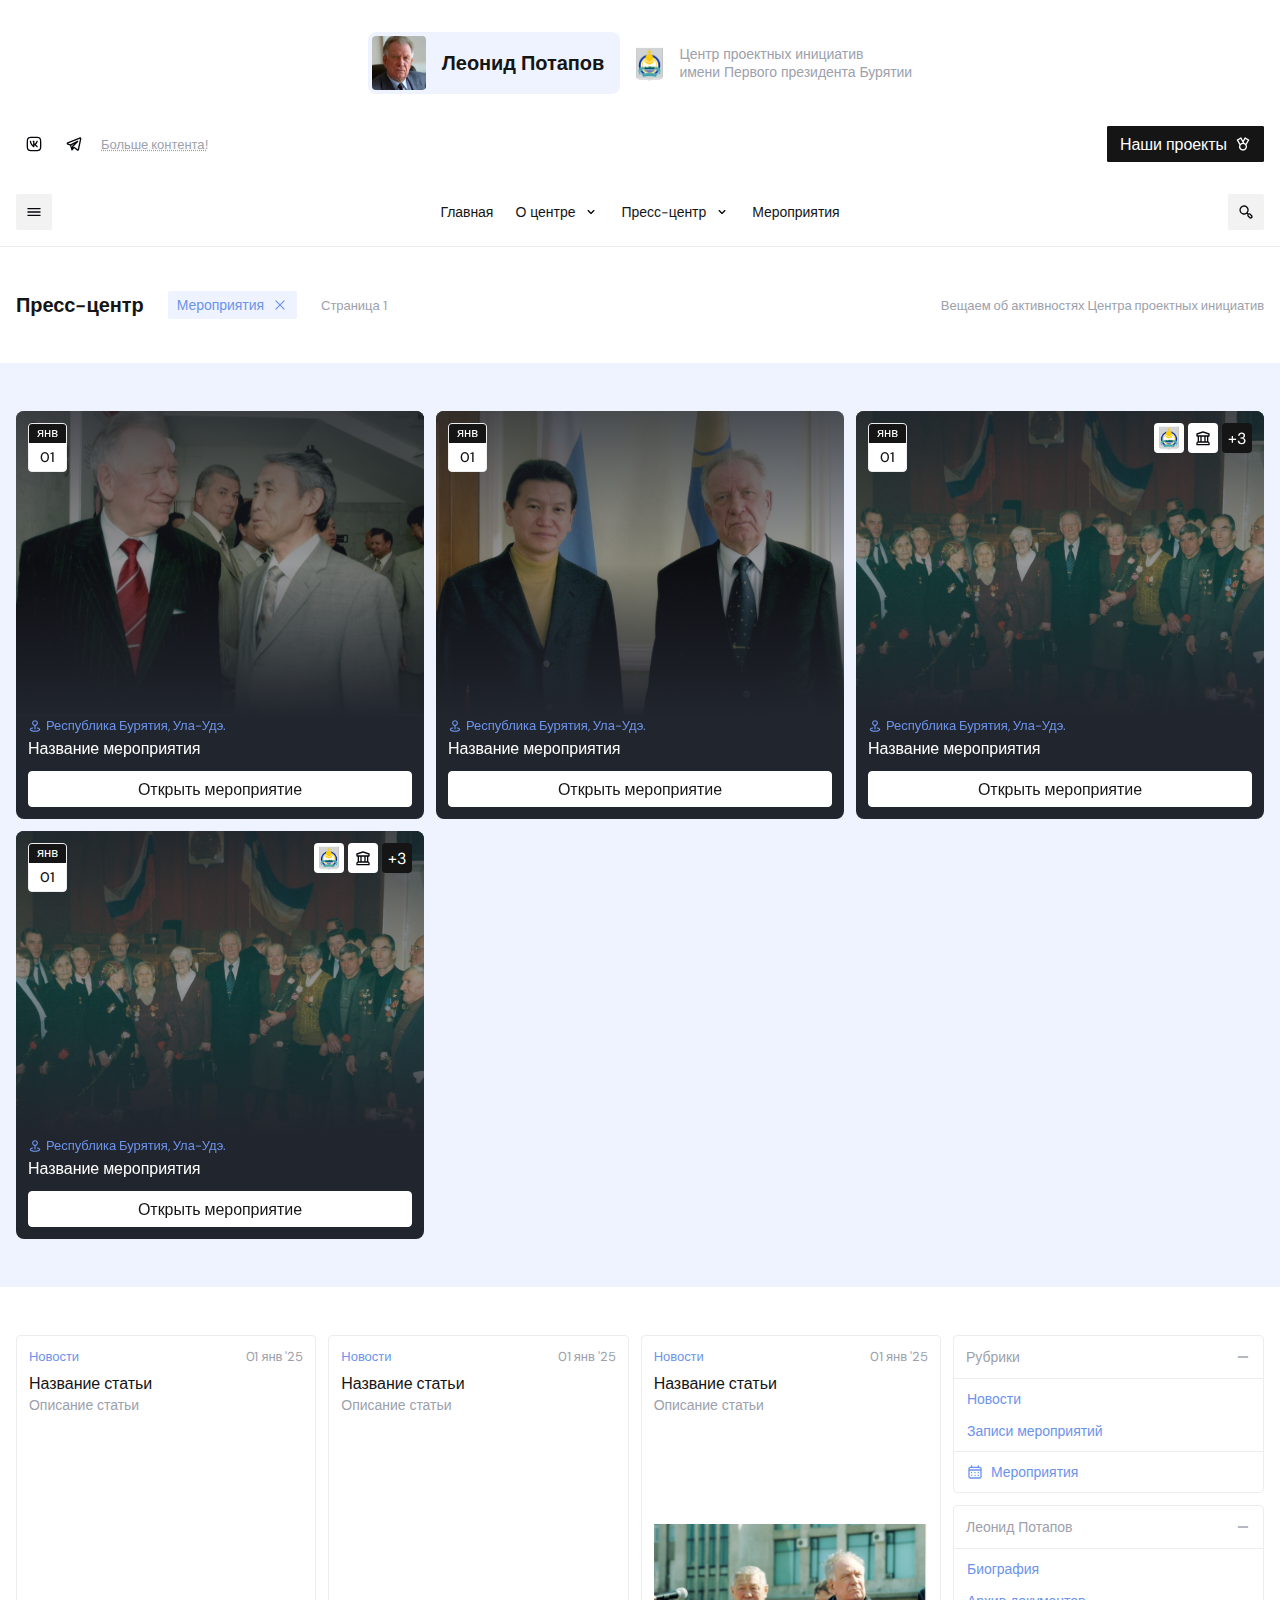
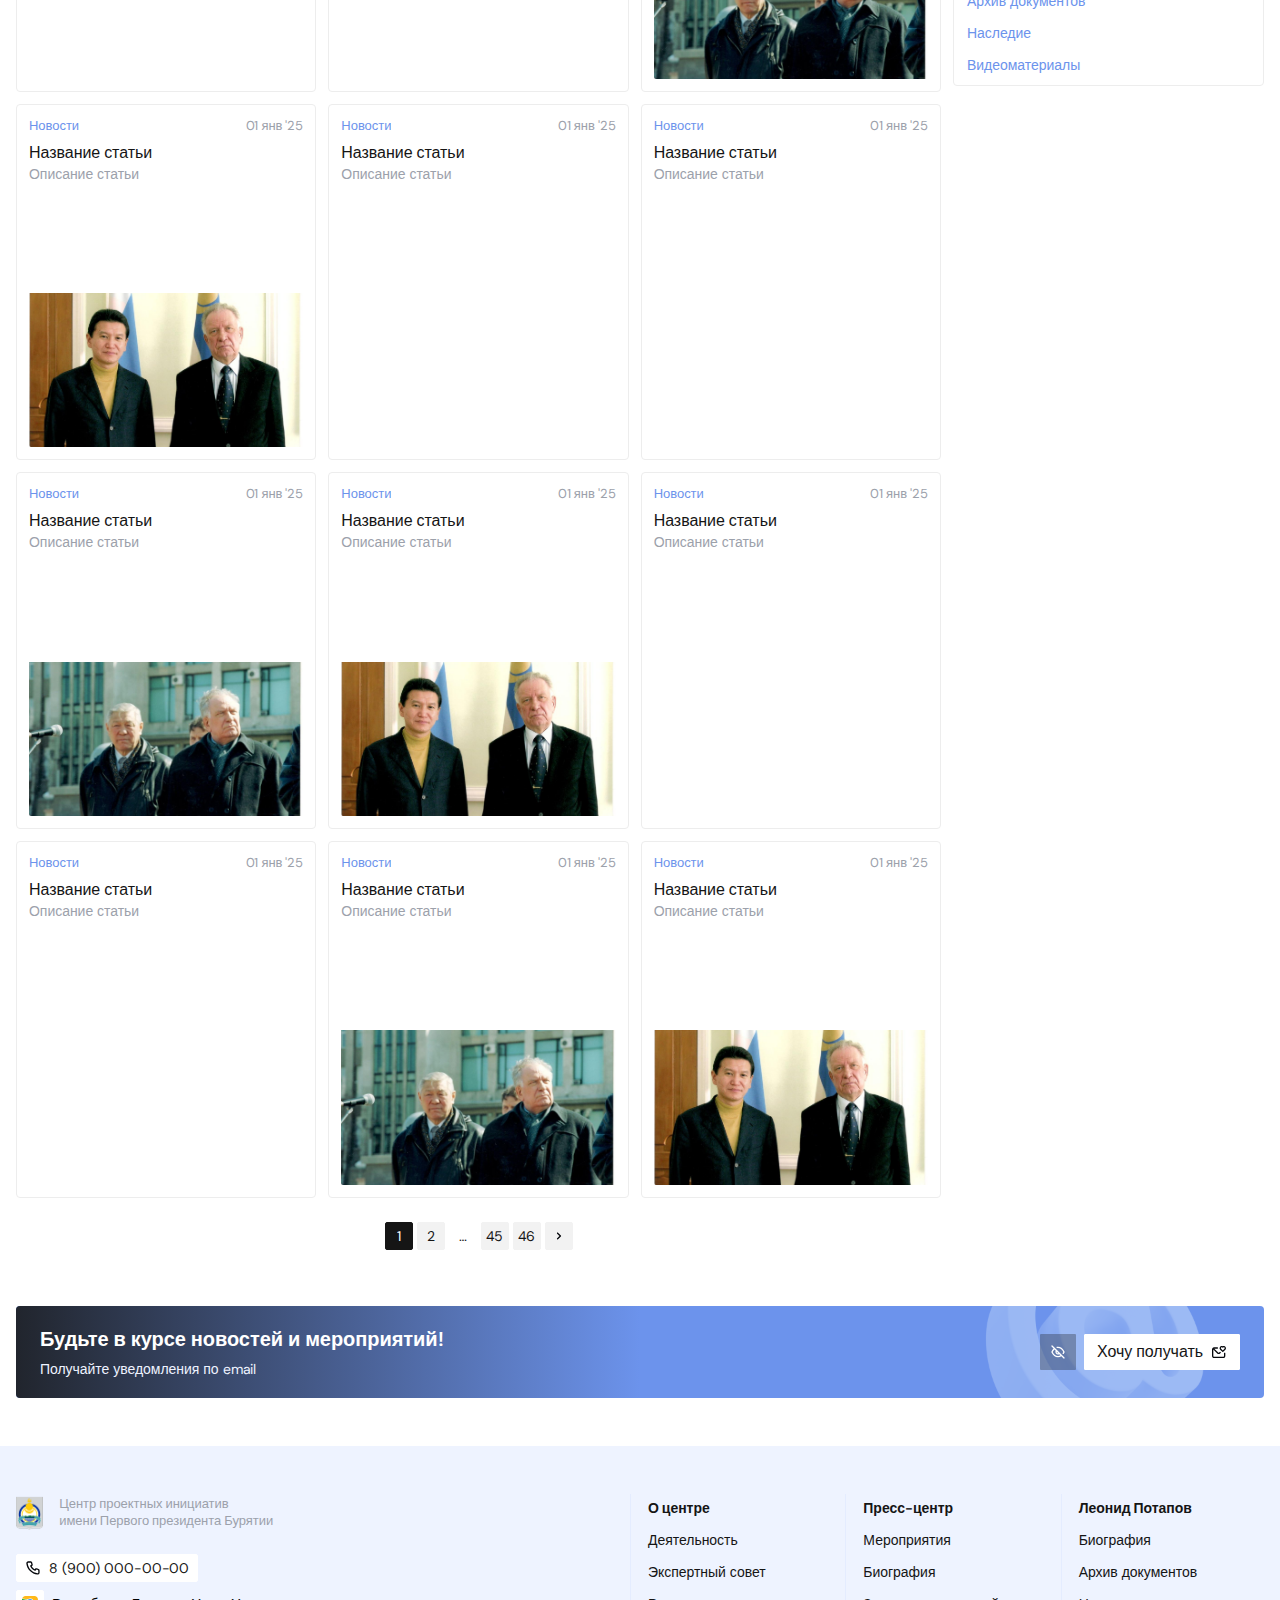
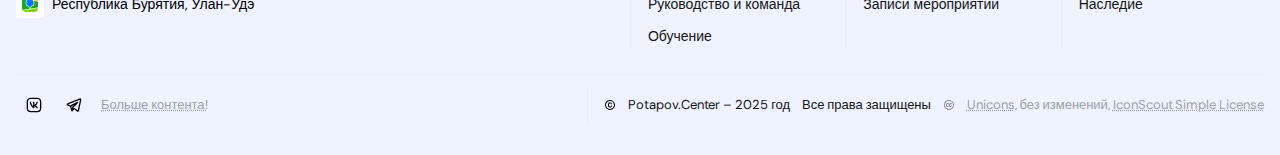
==== events-page.html @ 4f0c9d5f "Add events page" ====
<!DOCTYPE html>
<html lang="ru">
<head>
	<meta charset="UTF-8">
	<meta name="viewport" content="width=device-width, initial-scale=1.0">
	<title>Мероприятия</title>

	<link rel="stylesheet" href="assets/css/root.css">
	<link rel="stylesheet" href="assets/css/normalize.css">
	<link rel="stylesheet" href="assets/css/ui.css">
	<link rel="stylesheet" href="assets/css/icons.css">
	<link rel="stylesheet" href="assets/css/header.css">
	<link rel="stylesheet" href="assets/css/footer.css">

	<link rel="stylesheet" href="assets/css/sections/article-cards.css">
	<link rel="stylesheet" href="assets/css/sections/event-cards.css">
	<link rel="stylesheet" href="assets/css/sections/hello-block.css">
	<link rel="stylesheet" href="assets/css/sections/partners.css">

	<link rel="preconnect" href="https://fonts.googleapis.com">
	<link rel="preconnect" href="https://fonts.gstatic.com" crossorigin>
	<link href="https://fonts.googleapis.com/css2?family=DM+Sans:ital,opsz,wght@0,9..40,100..1000;1,9..40,100..1000&display=swap" rel="stylesheet">
</head>
<body>
	<header class="main-header">
		<div class="main-header__content main-header-container">
			<div class="content-wrapper">
				<div class="social-buttons">
					<a href="#!" class="button is-style-transparent is-has-only-icon">
						<span class="icon" type="vk"></span>
					</a>
					<a href="#!" class="button is-style-transparent is-has-only-icon">
						<span class="icon" type="telegram"></span>
					</a>
					<a href="#!" class="button is-size-xs is-style-transparent social-buttons__more-content">Больше контента!</a>
				</div>
				<div class="main-logoes">
					<div class="main-logoes__potapov-block">
						<img src="./assets/images/res/avatar.jpg" alt="Леонид Потапов">
						<span>Леонид Потапов</span>
					</div>
					<div class="main-logoes__organization-block">
						<img class="main-logoes__coat-buryatia" src="./assets/images/res/gerb-buryatia.png" alt="Герб Бурятии">
						<span class="main-logoes__site-name">Центр проектных инициатив<br/>имени Первого президента Бурятии</span>
					</div>
				</div>
				<div class="main-accent-buttons">
					<a href="#!" class="button is-style-accent">
						Наши проекты
						<span class="icon" type="award"></span>
					</a>
				</div>
			</div>
		</div>
		<div class="main-header__nav main-header-container">
			<div class="content-wrapper">
				<div id="buttonToggleNav" class="button is-size-m is-style-secondary is-has-only-icon">
					<span class="icon" type="bars"></span>
					<span class="icon" type="multiply"></span>
				</div>
				<div class="main-nav">
					<nav>
						<ul class="main-nav__short-list">
							<li><a href="#!" class="button is-size-s is-style-transparent">Главная</a></li>
							<li>
								<a href="#!" class="button is-size-s is-style-transparent">О центре
									<span class="icon" type="down-arrow"></span>
								</a>
								<ul>
									<li><a href="#!" class="button is-size-s is-style-transparent">Деятельность</a></li>
									<li><a href="#!" class="button is-size-s is-style-transparent">История создания</a></li>
									<li><a href="#!" class="button is-size-s is-style-transparent">Экспертный совет</a></li>
									<li><a href="#!" class="button is-size-s is-style-transparent">Обучение</a></li>
								</ul>
							</li>
							<li>
								<a href="#!" class="button is-size-s is-style-transparent">Пресс-центр
									<span class="icon" type="down-arrow"></span>
								</a>
								<ul>
									<li><a href="#!" class="button is-size-s is-style-transparent">Мероприятия</a></li>
									<li><a href="#!" class="button is-size-s is-style-transparent">Биография</a></li>
									<li><a href="#!" class="button is-size-s is-style-transparent">Записи мероприятий</a></li>
								</ul>
							</li>
							<li><a href="#!" class="button is-size-s is-style-transparent">Мероприятия</a></li>
						</ul>
					</nav>
					<ul class="main-nav__full-list">
						<li><a href="#!" class="button is-size-s is-style-transparent">Главная</a></li>
						<li>
							<a href="#!" class="button is-size-s is-style-transparent">О центре</a>
							<ul>
								<li><a href="#!" class="button is-size-s is-style-transparent">Деятельность</a></li>
								<li><a href="#!" class="button is-size-s is-style-transparent">История создания</a></li>
								<li><a href="#!" class="button is-size-s is-style-transparent">Экспертный совет</a></li>
								<li><a href="#!" class="button is-size-s is-style-transparent">Обучение</a></li>
							</ul>
						</li>
						<li>
							<a href="#!" class="button is-size-s is-style-transparent">Пресс-центр</a>
							<ul>
								<li><a href="#!" class="button is-size-s is-style-transparent">Мероприятия</a></li>
								<li><a href="#!" class="button is-size-s is-style-transparent">Биография</a></li>
								<li><a href="#!" class="button is-size-s is-style-transparent">Записи мероприятий</a></li>
							</ul>
						</li>
						<li>
							<a href="#!" class="button is-size-s is-style-transparent">Леонид Потапов</a>
							<ul>
								<li><a href="#!" class="button is-size-s is-style-transparent">Биография</a></li>
								<li><a href="#!" class="button is-size-s is-style-transparent">Архив документов</a></li>
								<li><a href="#!" class="button is-size-s is-style-transparent">Наследие</a></li>
							</ul>
						</li>
				</div>
				<div class="button is-size-m is-style-secondary is-has-only-icon">
					<span class="icon" type="search"></span>
				</div>
			</div>
		</div>
	</header>
	<section class="section is-has-only-heading">
		<div class="content-wrapper">
			<div class="headings-block">
				<h2 class="text-heading">Пресс-центр</h2>
				<div class="headings-block__subheadings">
					<a href="#!" class="button is-style-hightlight is-size-s">
						Мероприятия
						<div class="icon" type="multiply"></div>
					</a>
					<span class="text-label is-size-xs">Страница 1</span>
				</div>
				<span class="text-label is-size-xs">Вещаем об активностях Центра проектных инициатив</span>
			</div>
		</div>
	</section>
	<section id="event-cards" class="section is-color-hightlight">
		<div class="content-wrapper">
			<a href="#!" class="event-card has-scale-animation">
				<div class="event-card__header">
					<div class="event-card__calender">
						<div class="event-card-calender__mounth">янв</div>
						<div class="event-card-calender__day-block">
							<span class="event-card-calender__day">01</span>
							<!-- <div class="event-card-calender__year">2024</div> -->
						</div>
					</div>
				</div>
				<div class="event-card__description">
					<div class="event-card__status">
						<span class="icon is-color-blue" type="location"></span>
						<span class="text-link is-no-hover">Республика Бурятия, Ула-Удэ.</span>
					</div>
					<h3 class="event-card__heading">Название мероприятия</h3>
				</div>
				<span class="button">Открыть мероприятие</span>
				<img src="assets/images/examples/image017.jpg" alt="" class="event-card__cover">
			</a>
			<a href="#!" class="event-card has-scale-animation">
				<div class="event-card__header">
					<div class="event-card__calender">
						<div class="event-card-calender__mounth">янв</div>
						<div class="event-card-calender__day-block">
							<span class="event-card-calender__day">01</span>
							<!-- <div class="event-card-calender__year">2024</div> -->
						</div>
					</div>
				</div>
				<div class="event-card__description">
					<div class="event-card__status">
						<span class="icon is-color-blue" type="location"></span>
						<span class="text-link is-no-hover">Республика Бурятия, Ула-Удэ.</span>
					</div>
					<h3 class="event-card__heading">Название мероприятия</h3>
				</div>
				<span class="button">Открыть мероприятие</span>
				<img src="assets/images/examples/image023.jpg" alt="" class="event-card__cover">
			</a>
			<a href="#!" class="event-card has-scale-animation">
				<div class="event-card__header">
					<div class="event-card__calender">
						<div class="event-card-calender__mounth">янв</div>
						<div class="event-card-calender__day-block">
							<span class="event-card-calender__day">01</span>
							<!-- <div class="event-card-calender__year">2024</div> -->
						</div>
					</div>
					<div class="event-card__partners-list">
						<div class="partner is-size-xs is-no-bordered">
							<img src="assets/images/res/gerb-buryatia.png" alt="..." class="partner__logo">
						</div>
						<div class="partner is-size-xs is-no-bordered">
							<span class="icon" type="bank"></span>
						</div>
						<div class="partner is-size-xs is-no-bordered is-color-dark">
							<span>+3</span>
						</div>
					</div>
					
				</div>
				<div class="event-card__description">
					<div class="event-card__status">
						<span class="icon is-color-blue" type="location"></span>
						<span class="text-link is-no-hover">Республика Бурятия, Ула-Удэ.</span>
					</div>
					<h3 class="event-card__heading">Название мероприятия</h3>
				</div>
				<span class="button">Открыть мероприятие</span>
				<img src="assets/images/examples/image019.jpg" alt="" class="event-card__cover">
			</a>
			<a href="#!" class="event-card has-scale-animation">
				<div class="event-card__header">
					<div class="event-card__calender">
						<div class="event-card-calender__mounth">янв</div>
						<div class="event-card-calender__day-block">
							<span class="event-card-calender__day">01</span>
							<!-- <div class="event-card-calender__year">2024</div> -->
						</div>
					</div>
					<div class="event-card__partners-list">
						<div class="partner is-size-xs is-no-bordered">
							<img src="assets/images/res/gerb-buryatia.png" alt="..." class="partner__logo">
						</div>
						<div class="partner is-size-xs is-no-bordered">
							<span class="icon" type="bank"></span>
						</div>
						<div class="partner is-size-xs is-no-bordered is-color-dark">
							<span>+3</span>
						</div>
					</div>
					
				</div>
				<div class="event-card__description">
					<div class="event-card__status">
						<span class="icon is-color-blue" type="location"></span>
						<span class="text-link is-no-hover">Республика Бурятия, Ула-Удэ.</span>
					</div>
					<h3 class="event-card__heading">Название мероприятия</h3>
				</div>
				<span class="button">Открыть мероприятие</span>
				<img src="assets/images/examples/image019.jpg" alt="" class="event-card__cover">
			</a>
		</div>
	</section>
	<section class="section is-has-heading">
		<div class="content-wrapper">
			<div class="publications-grid">
				<div class="article-cards-grid is-block-other">
					<div class="article-card has-scale-animation">
						<div class="article-card__meta-data">
							<ul class="article-card__categories">
								<li><a href="#!" class="text-link">Новости</a></li>
							</ul>
							<time datetime="2025-01-01" class="text-label is-size-xs">01 янв '25</time>
						</div>
						<div class="article-card__description-block">
							<h3 class="article-card__heading"><a href="#!">Название статьи</a></h3>
							<p class="text-label">Описание статьи</p>
						</div>
					</div>
					<div class="article-card has-scale-animation">
						<div class="article-card__meta-data">
							<ul class="article-card__categories">
								<li><a href="#!" class="text-link">Новости</a></li>
							</ul>
							<time datetime="2025-01-01" class="text-label is-size-xs">01 янв '25</time>
						</div>
						<div class="article-card__description-block">
							<h3 class="article-card__heading"><a href="#!">Название статьи</a></h3>
							<p class="text-label">Описание статьи</p>
						</div>
					</div>
					<div class="article-card has-scale-animation">
						<div class="article-card__meta-data">
							<ul class="article-card__categories">
								<li><a href="#!" class="text-link">Новости</a></li>
							</ul>
							<time datetime="2025-01-01" class="text-label is-size-xs">01 янв '25</time>
						</div>
						<div class="article-card__description-block">
							<h3 class="article-card__heading"><a href="#!">Название статьи</a></h3>
							<p class="text-label">Описание статьи</p>
						</div>
						<img src="assets/images/examples/image016.jpg" class="article-card__cover" alt="example image">
					</div>
					<div class="article-card has-scale-animation">
						<div class="article-card__meta-data">
							<ul class="article-card__categories">
								<li><a href="#!" class="text-link">Новости</a></li>
							</ul>
							<time datetime="2025-01-01" class="text-label is-size-xs">01 янв '25</time>
						</div>
						<div class="article-card__description-block">
							<h3 class="article-card__heading"><a href="#!">Название статьи</a></h3>
							<p class="text-label">Описание статьи</p>
						</div>
						<img src="assets/images/examples/image023.jpg" class="article-card__cover" alt="example image">
					</div>
					<div class="article-card has-scale-animation">
						<div class="article-card__meta-data">
							<ul class="article-card__categories">
								<li><a href="#!" class="text-link">Новости</a></li>
							</ul>
							<time datetime="2025-01-01" class="text-label is-size-xs">01 янв '25</time>
						</div>
						<div class="article-card__description-block">
							<h3 class="article-card__heading"><a href="#!">Название статьи</a></h3>
							<p class="text-label">Описание статьи</p>
						</div>
					</div>
					<div class="article-card has-scale-animation">
						<div class="article-card__meta-data">
							<ul class="article-card__categories">
								<li><a href="#!" class="text-link">Новости</a></li>
							</ul>
							<time datetime="2025-01-01" class="text-label is-size-xs">01 янв '25</time>
						</div>
						<div class="article-card__description-block">
							<h3 class="article-card__heading"><a href="#!">Название статьи</a></h3>
							<p class="text-label">Описание статьи</p>
						</div>
					</div>
					<div class="article-card has-scale-animation">
						<div class="article-card__meta-data">
							<ul class="article-card__categories">
								<li><a href="#!" class="text-link">Новости</a></li>
							</ul>
							<time datetime="2025-01-01" class="text-label is-size-xs">01 янв '25</time>
						</div>
						<div class="article-card__description-block">
							<h3 class="article-card__heading"><a href="#!">Название статьи</a></h3>
							<p class="text-label">Описание статьи</p>
						</div>
						<img src="assets/images/examples/image016.jpg" class="article-card__cover" alt="example image">
					</div>
					<div class="article-card has-scale-animation">
						<div class="article-card__meta-data">
							<ul class="article-card__categories">
								<li><a href="#!" class="text-link">Новости</a></li>
							</ul>
							<time datetime="2025-01-01" class="text-label is-size-xs">01 янв '25</time>
						</div>
						<div class="article-card__description-block">
							<h3 class="article-card__heading"><a href="#!">Название статьи</a></h3>
							<p class="text-label">Описание статьи</p>
						</div>
						<img src="assets/images/examples/image023.jpg" class="article-card__cover" alt="example image">
					</div>
					<div class="article-card has-scale-animation">
						<div class="article-card__meta-data">
							<ul class="article-card__categories">
								<li><a href="#!" class="text-link">Новости</a></li>
							</ul>
							<time datetime="2025-01-01" class="text-label is-size-xs">01 янв '25</time>
						</div>
						<div class="article-card__description-block">
							<h3 class="article-card__heading"><a href="#!">Название статьи</a></h3>
							<p class="text-label">Описание статьи</p>
						</div>
					</div>
					<div class="article-card has-scale-animation">
						<div class="article-card__meta-data">
							<ul class="article-card__categories">
								<li><a href="#!" class="text-link">Новости</a></li>
							</ul>
							<time datetime="2025-01-01" class="text-label is-size-xs">01 янв '25</time>
						</div>
						<div class="article-card__description-block">
							<h3 class="article-card__heading"><a href="#!">Название статьи</a></h3>
							<p class="text-label">Описание статьи</p>
						</div>
					</div>
					<div class="article-card has-scale-animation">
						<div class="article-card__meta-data">
							<ul class="article-card__categories">
								<li><a href="#!" class="text-link">Новости</a></li>
							</ul>
							<time datetime="2025-01-01" class="text-label is-size-xs">01 янв '25</time>
						</div>
						<div class="article-card__description-block">
							<h3 class="article-card__heading"><a href="#!">Название статьи</a></h3>
							<p class="text-label">Описание статьи</p>
						</div>
						<img src="assets/images/examples/image016.jpg" class="article-card__cover" alt="example image">
					</div>
					<div class="article-card has-scale-animation">
						<div class="article-card__meta-data">
							<ul class="article-card__categories">
								<li><a href="#!" class="text-link">Новости</a></li>
							</ul>
							<time datetime="2025-01-01" class="text-label is-size-xs">01 янв '25</time>
						</div>
						<div class="article-card__description-block">
							<h3 class="article-card__heading"><a href="#!">Название статьи</a></h3>
							<p class="text-label">Описание статьи</p>
						</div>
						<img src="assets/images/examples/image023.jpg" class="article-card__cover" alt="example image">
					</div>
					<div class="pagination">
						<a href="#!" class="button is-has-only-icon is-size-s is-style-accent">1</a>
						<a href="#!" class="button is-has-only-icon is-size-s is-style-secondary">2</a>
						<span class="button is-has-only-icon is-size-s is-style-transparent is-no-hover">…</span>
						<a href="#!" class="button is-has-only-icon is-size-s is-style-secondary">45</a>
						<a href="#!" class="button is-has-only-icon is-size-s is-style-secondary">46</a>
						<a href="#!" class="button is-has-only-icon is-size-s is-style-secondary"><span class="icon" type="right-angle"></span></a>
					</div>
				</div>
				<div class="sidebar-categories">
					<details open class="sidebar-categories-block">
						<summary class="sidebar-categories-block__heading">
							<span class="text-label">Рубрики</span>
						</summary>
						<div class="sidebar-categories-block__content">
							<ul>
								<li><a href="#!" class="button is-style-primary-hightlight is-size-s">Новости</a></li>
								<li><a href="#!" class="button is-style-primary-hightlight is-size-s">Записи мероприятий</a></li>
							</ul>
						</div>
						<div class="sidebar-categories-block__content">
							<ul>
								<li><a href="#!" class="button is-style-primary-hightlight is-size-s">
									<span class="icon is-color-blue" type="calender"></span>
									Мероприятия
								</a></li>
							</ul>
						</div>
					</details>
					<details open class="sidebar-categories-block">
						<summary class="sidebar-categories-block__heading">
							<span class="text-label">Леонид Потапов</span>
						</summary>
						<div class="sidebar-categories-block__content">
							<ul>
								<li><a href="#!" class="button is-style-primary-hightlight is-size-s">Биография</a></li>
								<li><a href="#!" class="button is-style-primary-hightlight is-size-s">Архив документов</a></li>
								<li><a href="#!" class="button is-style-primary-hightlight is-size-s">Наследие</a></li>
								<li><a href="#!" class="button is-style-primary-hightlight is-size-s">Видеоматериалы</a></li>
							</ul>
						</div>
					</details>
				</div>
			</div>
			<div class="mailing-block">
				<div class="mailing-block__description">
					<span class="text-heading">Будьте в курсе новостей и мероприятий!</span>
					<span class="text-label">Получайте уведомления по email</span>
				</div>
				<div class="mailing-block__buttons-list">
					<div id="buttonHideMailingBlock" class="button is-style-oncolored is-has-only-icon">
						<span class="icon" type="eye-slash"></span>
					</div>
					<a href="#1" class="button">
						Хочу получать
						<span class="icon" type="like-mail"></span>
					</a>
				</div>
			</div>
		</div>
	</section>
	<footer class="main-footer">
		<div class="content-wrapper">
			<div class="main-footer__content">
				<div class="main-footer-content__about">
					<div class="main-logoes">
						<img class="main-logoes__coat-buryatia" src="./assets/images/res/gerb-buryatia.png" alt="Герб Бурятии">
						<span class="main-logoes__site-name">Центр проектных инициатив<br/>имени Первого президента Бурятии</span>
					</div>
					<div class="main-footer__contacts">
						<a href="tel:+79000000000" class="button is-size-s">
							<span class="icon" type="call"></span>
							8 (900) 000-00-00
						</a>
						<div class="main-footer-contacts__place">
							<a href="#!" class="button is-size-s is-has-only-icon">
								<span class="icon is-not-colored" type="2gis"></span>
							</a>
							<span>Республика Бурятия, Улан-Удэ</span>
						</div>
					</div>
				</div>
				<ul class="main-nav__full-list">
					<li>
						<a href="#!" class="button is-size-s is-style-transparent">О центре</a>
						<ul>
							<li><a href="#!" class="button is-size-s is-style-transparent">Деятельность</a></li>
							<li><a href="#!" class="button is-size-s is-style-transparent">Экспертный совет</a></li>
							<li><a href="#!" class="button is-size-s is-style-transparent">Руководство и команда</a></li>
							<li><a href="#!" class="button is-size-s is-style-transparent">Обучение</a></li>
						</ul>
					</li>
					<li>
						<a href="#!" class="button is-size-s is-style-transparent">Пресс-центр</a>
						<ul>
							<li><a href="#!" class="button is-size-s is-style-transparent">Мероприятия</a></li>
							<li><a href="#!" class="button is-size-s is-style-transparent">Биография</a></li>
							<li><a href="#!" class="button is-size-s is-style-transparent">Записи мероприятий</a></li>
						</ul>
					</li>
					<li>
						<a href="#!" class="button is-size-s is-style-transparent">Леонид Потапов</a>
						<ul>
							<li><a href="#!" class="button is-size-s is-style-transparent">Биография</a></li>
							<li><a href="#!" class="button is-size-s is-style-transparent">Архив документов</a></li>
							<li><a href="#!" class="button is-size-s is-style-transparent">Наследие</a></li>
						</ul>
					</li>
				</ul>
			</div>
			<div class="main-footer__copyright">
				<div class="social-buttons">
					<a href="#!" class="button is-style-transparent is-has-only-icon">
						<span class="icon" type="vk"></span>
					</a>
					<a href="#!" class="button is-style-transparent is-has-only-icon">
						<span class="icon" type="telegram"></span>
					</a>
					<a href="#!" class="button is-size-xs is-style-transparent social-buttons__more-content">Больше контента!</a>
				</div>
				<div class="copyright">
					<div class="copyright__item">
						<span class="icon" type="copyright"></span>
						<span class="copyright__label">Potapov.Center – 2025 год</span>
						<span class="copyright__label">Все права защищены</span>
					</div>
					<div class="copyright__item">
						<span class="icon is-color-grey" type="creative-commons"></span>
						<p class="copyright__label is-color-grey"><a href="https://iconscout.com/unicons/free-line-icons" target="_blank">Unicons,</a> без изменений, <a href="https://iconscout.com/licenses#simple_license" target="_blank">IconScout Simple License</a></p>
					</div>
				</div>
			</div>
		</div>
	</footer>

	<script src="assets/js/main-nav.js"></script>
</body>
</html>
---- assets/css/root.css ----
:root {

	/* Размеры и отступы */

	--font-name: "DM Sans", sans-serif;
	--font-letter-spacing: -0.0025em;
	--font-size-content-xs: 13px;
	--font-size-content-s: 14px;
	--font-size-content-m: 15px;
	--font-size-content-l: 16px;
	--font-size-heading-s: 20px;
	--font-size-heading-m: 24px;
	--font-size-heading-l: 32px;

	--header-height: 178px;
	--spacing-block: 48px;
	--spacing-article: 16px;

	--max-width-content-wrapper: 1280px;
	--content-area-padding: 16px;
	--column-count: 12;
	--space-column-gap: 12px;
	--space-column-plus-gap: calc((var(--max-width-content-wrapper) + var(--space-column-gap)) / var(--column-count));
	--space-column: calc(var(--space-column-plus-gap) - var(--space-column-gap));
	--space-column-2: calc((var(--space-column-plus-gap)) * 2 - var(--space-column-gap));
	--space-column-3: calc((var(--space-column-plus-gap)) * 3 - var(--space-column-gap));
	--space-column-4: calc((var(--space-column-plus-gap)) * 4 - var(--space-column-gap));
	--space-column-6: calc((var(--space-column-plus-gap)) * 6 - var(--space-column-gap));

	--border-radius-button-s: 1px;
	--border-radius-button-m: 2px;
	--border-radius-card-s: 4px;
	--border-radius-card-m: 8px;
	--border-radius-card-l: 16px;

	/* Цвета */

	--color-elem-primary: #151515;
	--color-elem-primary-30p: #1515154D;
	--color-elem-secondary: #9CA1AB;
	--color-elem-hightlight: #6C93EC;
	--color-elem-hightlight-text: #587DD4;
	--color-elem-hightlight-ease: #647FBC;
	--color-elem-hightlight-alt: #ED6F6F;
	--color-bg-primary: #FFFFFF;
	--color-bg-secondary: #F2F2F2;
	--color-bg-hightlight: #EEF3FF;
	--color-bg-hightlight-alt: #FFEEEE;
	--color-bg-hightlight-light: #48505F;
	--color-bg-hightlight-light-ease: #384051;
	--color-bg-hightlight-dark: #21252D;
	--color-bg-hightlight-dark-45p: #21252D73;
	--color-bg-accent: var(--color-elem-primary);
	--color-border-primary: #EDEDED;
	--color-border-hightlight: #E4ECFF;

	--gradient-article-dark: linear-gradient(to bottom left, #1A1E2733, #1A1E2773, #1A1E27CC);
	--gradient-event-dark: linear-gradient(to top, var(--color-bg-hightlight-dark), #1A1E2773, #1A1E27CC);

	/* Shadows */
	--box-shadow-hello-block-potapov: -16px -64px 64px #0B0C0D40;
	--box-shadow-hello-block-text: 0px 0px 56px #0B0C0D70;

	/* Transition times */
	--transition-m: 100ms cubic-bezier(0.12, 0, 0.39, 0);
	--transition-l: 150ms cubic-bezier(0.12, 0, 0.39, 0);
}


/* ----------- Adaptation ----------- */

@media screen and (max-width: 1024px) {
	:root {
		--max-width-content-wrapper: 634px;
	}
}
---- assets/css/ui.css ----
/* Blocks, sections and containers */

.section {
	padding: var(--spacing-block) 0;
}

.section.is-has-heading {
	padding-top: calc(var(--spacing-block) - 12px);
}

.section.is-has-only-heading {
	padding-top: calc(var(--spacing-block) - 12px);
	padding-bottom: calc(var(--spacing-block) - 12px);
}

.section.is-color-hightlight {
	background-color: var(--color-bg-hightlight);
}

.section.is-color-hightlight-dark {
	background-color: var(--color-bg-hightlight-dark);
}

.content-wrapper {
	box-sizing: content-box;
	max-width: var(--max-width-content-wrapper);
	padding: 0 var(--content-area-padding);
	margin: 0 auto;
}

.section .content-wrapper {
	display: flex;
	flex-direction: column;
	gap: 12px;
}

.publications-grid {
	display: grid;
	grid-template-columns: auto var(--space-column-3);
	gap: var(--space-column-gap);
}


/* Animations */

.has-scale-animation {
	transition: var(--transition-m);
}

.has-scale-animation:hover,
.has-scale-animation:active {
	transform: scale(101%);
}


/* Text elements */

.text-label {
	color: var(--color-elem-secondary);
	font-size: var(--font-size-content-s);
	letter-spacing: var(--font-letter-spacing);
}

.text-label.is-size-xs {
	font-size: var(--font-size-content-xs);
}

.text-heading {
	color: var(--color-elem-primary);
	font-weight: 600;
	font-size: var(--font-size-heading-s);
	letter-spacing: var(--font-letter-spacing);
}

.section.is-color-hightlight-dark .text-heading {
	color: var(--color-bg-primary);
}

.text-link {
	color: var(--color-elem-hightlight);
	font-size: var(--font-size-content-xs);
	letter-spacing: var(--font-letter-spacing);
	text-decoration: none;
	transition: var(--transition-m);
}

.text-link:not(.is-no-hover):hover,
.text-link:not(.is-no-hover):active {
	color: var(--color-elem-hightlight-text);
}


/* Buttons */

.button {
	--button-color-bg: var(--color-bg-primary);
	--button-color-text: var(--color-elem-primary);
	--button-color-border: var(--color-bg-primary);
	--button-font-size: var(--font-size-content-l);
	--button-height: 36px;
	--button-padding-gutter: 12px;

	cursor: pointer;
	box-sizing: border-box;
	display: inline-flex;
	align-items: center;
	gap: 8px;
	width: fit-content;
	height: var(--button-height);
	padding: 0 var(--button-padding-gutter);
	color: var(--button-color-text);
	background: var(--button-color-bg);
	border: 1px solid var(--button-color-border);
	border-radius: var(--border-radius-button-s);
	font-size: var(--button-font-size);
	text-decoration: none;
	white-space: nowrap;
	letter-spacing: var(--font-letter-spacing);
	transition: var(--transition-m);
}

.button.is-no-hover {
	cursor: default;
}

.button:not(.is-no-hover):hover {
	filter: brightness(97.5%);
}

.button:not(.is-no-hover):active {
	filter: brightness(96.5%);
}

.button.is-size-m {
	--button-height: 36px;
	--button-padding-gutter: 12px;
	--button-font-size: var(--font-size-content-l);
	gap: 8px;
	border-radius: var(--border-radius-button-m);
}

.button.is-size-s {
	--button-height: 28px;
	--button-padding-gutter: 8px;
	--button-font-size: var(--font-size-content-s);
	gap: 8px;
	border-radius: var(--border-radius-button-m);
}

.button.is-size-xs {
	--button-height: 20px;
	--button-padding-gutter: 4px;
	--button-font-size: var(--font-size-content-xs);
	gap: 4px;
	border-radius: var(--border-radius-button-m);
}

.buttonis-size-m .icon {
	height: 18px;
}

.buttonis-size-s .icon {
	height: 16px;
}

.buttonis-size-xs .icon {
	height: 12px;
}

.button.is-has-only-icon {
	justify-content: center;
	width: var(--button-height);
	--button-padding-gutter: 0px;
}

.button.is-style-primary {
	--button-color-bg: var(--color-bg-primary);
	--button-color-text: var(--color-elem-primary);
	--button-color-border: var(--color-bg-primary);
}

.button.is-style-hightlight {
	--button-color-bg: var(--color-bg-hightlight);
	--button-color-text: var(--color-elem-hightlight);
	--button-color-border: var(--color-bg-hightlight);
}

.button.is-style-primary-hightlight {
	--button-color-bg: var(--color-bg-primary);
	--button-color-text: var(--color-elem-hightlight);
	--button-color-border: var(--color-bg-primary);
}

.button.is-style-secondary {
	--button-color-bg: var(--color-bg-secondary);
	--button-color-text: var(--color-elem-primary);
	--button-color-border: var(--color-bg-secondary);
}

.button.is-style-accent {
	--button-color-bg: var(--color-bg-accent);
	--button-color-text: var(--color-bg-primary);
	--button-color-border: var(--color-bg-accent);
}

.button.is-style-accent-hightlight {
	--button-color-bg: var(--color-elem-hightlight);
	--button-color-text: var(--color-bg-primary);
	--button-color-border: var(--color-elem-hightlight);
}

.button.is-style-oncolored {
	--button-color-bg: var(--color-elem-primary-30p);
	--button-color-text: var(--color-bg-primary);
	--button-color-border: transparent;
}

.button.is-style-bordered-primary {
	--button-color-bg: transparent;
	--button-color-text: var(--color-elem-primary);
	--button-color-border: var(--color-elem-primary);
}

.button.is-style-bordered-primary:not(.is-no-hover):hover,
.button.is-style-bordered-primary:not(.is-no-hover):active {
	--button-color-text: var(--color-bg-primary);
	--button-color-bg: var(--color-elem-primary);
}

.button.is-style-bordered-primary-alt {
	--button-color-bg: transparent;
	--button-color-text: var(--color-bg-primary);
	--button-color-border: var(--color-bg-primary);
}

.button.is-style-bordered-primary-alt:not(.is-no-hover):hover,
.button.is-style-bordered-primary-alt:not(.is-no-hover):active {
	--button-color-text: var(--color-elem-primary);
	--button-color-bg: var(--color-bg-primary);
}

.button.is-style-bordered-secondary {
	--button-color-bg: transparent;
	--button-color-text: var(--color-elem-secondary);
	--button-color-border: var(--color-elem-secondary);
}

.button.is-style-bordered-secondary:not(.is-no-hover):hover,
.button.is-style-bordered-secondary:not(.is-no-hover):active {
	--button-color-text: var(--color-bg-primary);
	--button-color-bg: var(--color-elem-secondary);
}

.button.is-style-transparent {
	--button-color-bg: transparent;
	--button-color-text: var(--color-elem-primary);
	--button-color-border: transparent;
}

.button.is-style-transparent-hightlight {
	--button-color-bg: transparent;
	--button-color-text: var(--color-elem-hightlight);
	--button-color-border: transparent;
}

.button.is-style-transparent:not(.is-no-hover):hover {
	backdrop-filter: brightness(97.5%);
}

.button.is-style-transparent:not(.is-no-hover):active {
	backdrop-filter: brightness(95%);
}

.button.is-style-accent .icon,
.button.is-style-bordered-primary-alt .icon,
.button.is-style-oncolored .icon {
	filter: brightness(1000);
}

.button.is-style-primary-hightlight .icon,
.button.is-style-transparent-hightlight .icon,
.button.is-style-hightlight .icon,
.button.is-style-accent-hightlight .icon,
.button.is-style-primary-hightlight .icon {
	filter: none;
}


/* Social buttons */

.social-buttons {
	display: flex;
	gap: 4px;
	align-items: center;
}

.button.social-buttons__more-content {
	--button-color-text: var(--color-elem-secondary);
	text-decoration: underline dotted;
}


/* Navigation */

.main-nav__short-list {
	display: flex;
	gap: 4px;
}

.main-nav__short-list li {
	list-style-type: none;
}

.main-nav__short-list > li {
	position: relative;
	padding: 4px 0;
}

.main-nav__short-list > li > ul {
	position: absolute;
	top: 36px;
	left: 50%;
	transform: translate(-50%);
	padding: 8px;
	background-color: var(--color-bg-primary);
	border: 1px solid var(--color-border-primary);
	border-radius: var(--border-radius-button-m);
}

.main-nav__short-list > li:not(:hover) > ul {
	display: none;
}

.main-nav__full-list {
	display: flex;
	gap: 12px;
}

.main-nav__full-list li {
	list-style-type: none;
}

.main-nav__full-list > li {
	box-sizing: border-box;
	width: var(--space-column-2);
	display: flex;
	flex-direction: column;
	gap: 4px;
	padding: 0 8px;
	border-left: 1px solid var(--color-border-hightlight);
}

.main-nav__full-list > li > a {
	font-weight: 600;
}

.main-nav__full-list > li > ul {
	display: flex;
	flex-direction: column;
	gap: 4px;
}


/* Headings element */

.headings-block {
	padding: 8px 0;
}

.headings-block,
.headings-block__subheadings {
	display: flex;
	align-items: center;
	justify-content: space-between;
	flex-wrap: wrap;
	gap: 12px 24px;
}

.headings-block__subheadings {
	margin-right: auto;
}

.section.is-color-hightlight-dark .headings-block__subheadings .text-label {
	color: var(--color-elem-hightlight);
}

/* Sidebar categories */
.sidebar-categories {
	margin-top: 12px;
	display: flex;
	flex-direction: column;
	gap: var(--space-column-gap);
}

.sidebar-categories-block {
	display: flex;
	flex-direction: column;
	border-radius: var(--border-radius-card-s);
	border: 1px solid var(--color-border-primary);
}

.sidebar-categories-block__heading {
	display: flex;
	align-items: center;
	justify-content: space-between;
	padding: 12px;
	border-bottom: 1px solid var(--color-border-primary);
	cursor: pointer;
}

.sidebar-categories-block__heading::marker {
	content: "";
	display: none;
}

.sidebar-categories-block__heading::after {
	content: url("data:image/svg+xml, <svg viewBox='0 0 24 24' fill='none' xmlns='http://www.w3.org/2000/svg'><path fill-rule='evenodd' clip-rule='evenodd' d='M12 4C12.5523 4 13 4.44772 13 5V11H19C19.5523 11 20 11.4477 20 12C20 12.5523 19.5523 13 19 13H13V19C13 19.5523 12.5523 20 12 20C11.4477 20 11 19.5523 11 19V13H5C4.44772 13 4 12.5523 4 12C4 11.4477 4.44772 11 5 11H11V5C11 4.44772 11.4477 4 12 4Z' fill='%239CA1AB'/></svg>");
	display: block;
	width: 16px;
	height: 16px;
	font-size: initial;
	box-sizing: border-box;
}

.sidebar-categories-block[open] .sidebar-categories-block__heading::after {
	content: url("data:image/svg+xml, <svg viewBox='0 0 24 24' fill='none' xmlns='http://www.w3.org/2000/svg'><path fill-rule='evenodd' clip-rule='evenodd' d='M4 12C4 11.4477 4.44772 11 5 11H19C19.5523 11 20 11.4477 20 12C20 12.5523 19.5523 13 19 13H5C4.44772 13 4 12.5523 4 12Z' fill='%239CA1AB'/></svg>");
}

.sidebar-categories-block__content:not(:first-of-type) {
	border-top: 1px solid var(--color-border-primary);
}

.sidebar-categories-block__content ul {
	display: flex;
	flex-direction: column;
	padding: 4px;
}


.sidebar-categories-block__content ul li {
	list-style-type: none;
}

.sidebar-categories-block__content .button {
	width: 100%;
	--button-height: 32px;
}

.sidebar-categories-block__content .is-current .button {
	--button-color-bg: var(--color-bg-hightlight);
}

.sidebar-categories-block__content .is-current .button::before {
	content: url("data:image/svg+xml, <svg viewBox='0 0 24 24' fill='none' xmlns='http://www.w3.org/2000/svg'><path d='M18.7 7.2C18.3 6.8 17.7 6.8 17.3 7.2L9.8 14.7L6.7 11.6C6.3 11.2 5.7 11.2 5.3 11.6C4.9 12 4.9 12.6 5.3 13L9.1 16.8C9.3 17 9.5 17.1 9.8 17.1C10.1 17.1 10.3 17 10.5 16.8L18.7 8.6C19.1 8.2 19.1 7.6 18.7 7.2Z' fill='%23587DD4'/></svg>");
	display: block;
	width: 16px;
	height: 16px;
}

/* Text blocks */

.block-quote {
	position: relative;
	display: flex;
	flex-direction: column;
	gap: var(--font-size-content-m);
	padding-top: 4px;
	padding-left: 32px;
}

.block-quote::before {
	content: url("data:image/svg+xml, <svg viewBox='0 0 24 24' fill='none' xmlns='http://www.w3.org/2000/svg'><path d='M10.8 15.8889C10.8 16.5026 10.2627 17 9.6 17H7.2C6.53726 17 6 16.5026 6 15.8889V12.0646C6 11.3755 6.07442 10.7324 6.22325 10.1352C6.3969 9.51508 6.64496 8.97532 6.96744 8.51594C7.31473 8.05656 7.74884 7.68906 8.26976 7.41344C8.7907 7.13782 9.39845 7 10.093 7V8.72266C9.67132 8.72266 9.32403 8.82602 9.05116 9.03274C8.77829 9.21649 8.55504 9.46914 8.38139 9.79071C8.20775 10.1123 8.08372 10.4798 8.0093 10.8932C7.95969 11.2837 7.93489 11.6742 7.93489 12.0646H9.6C10.2627 12.0646 10.8 12.5621 10.8 13.1757V15.8889Z' fill='%23000000'/><path d='M18 15.8889C18 16.5026 17.4628 17 16.8 17H14.4C13.7372 17 13.2 16.5026 13.2 15.8889V12.0646C13.2 11.3755 13.2744 10.7324 13.4233 10.1352C13.5969 9.51508 13.8449 8.97532 14.1674 8.51594C14.5147 8.05656 14.9488 7.68906 15.4697 7.41344C15.9907 7.13782 16.5985 7 17.293 7V8.72266C16.8713 8.72266 16.5241 8.82602 16.2512 9.03274C15.9783 9.21649 15.755 9.46914 15.5814 9.79071C15.4078 10.1123 15.2837 10.4798 15.2093 10.8932C15.1597 11.2837 15.1349 11.6742 15.1349 12.0646H16.8C17.4628 12.0646 18 12.5621 18 13.1757V15.8889Z' fill='%23000000'/></svg>");
	display: block;
	position: absolute;
	left: 0;
	top: 0;
	width: 24px;
	height: 24px;
}

.block-quote::after {
	content: "";
	display: block;
	position: absolute;
	left: 12px;
	top: 28px;
	width: 1px;
	height: calc(100% - 28px);
	border-left: 1px solid var(--color-elem-primary);
}

/* Pagination */
.pagination {
	grid-column: 1 / -1;
	display: flex;
	justify-content: center;
	align-items: center;
	flex-wrap: wrap;
	gap: 4px;
	padding: 12px;
}

/* ----------- Adaptation ----------- */

@media screen and (max-width: 1024px) {
	.publications-grid {
		grid-template-columns: 1fr;
	}

	.sidebar-categories {
		grid-row-start: 1;
	}

	.main-nav__full-list {
		display: grid;
		grid-template-columns: repeat(3, 1fr);
		justify-content: center;
	}

	.main-nav__full-list > li {
		width: auto;
	}
}

@media screen and (max-width: 720px) {
	.main-nav__full-list {
		grid-template-columns: repeat(2, 1fr);
	}

	.main-header__nav .main-nav .main-nav__full-list > li:first-child {
		border-left: 1px solid var(--color-border-hightlight) !important;
	}
}

@media screen and (max-width: 670px) {
	.headings-block {
		margin-bottom: 24px;
	}

	.headings-block,
	.headings-block__subheadings {
		flex-direction: column;
		align-items: center;
	}

	.headings-block .text-heading,
	.headings-block .text-label {
		text-align: center;
	}

	.headings-block__subheadings {
		margin-right: initial;
	}
}

@media screen and (max-width: 440px) {
	.main-nav__full-list {
		display: flex;
		flex-direction: column;
	}
}
---- assets/css/icons.css ----
.icon {
	display: inline-block;
	height: 16px;
	aspect-ratio: 1/1;
	background-size: contain;
}

.icon[type="archive"] 						{ background-image: url("../images/icons/archive.svg"); }
.icon[type="2gis"]								{ background-image: url("../images/icons/2gis.svg"); }
.icon[type="award"] 							{ background-image: url("../images/icons/award.svg"); }
.icon[type="badge"] 							{ background-image: url("../images/icons/badge.svg"); }
.icon[type="bank"] 								{ background-image: url("../images/icons/bank.svg"); }
.icon[type="bars"] 								{ background-image: url("../images/icons/bars.svg"); }
.icon[type="bookmark-in-book"] 		{ background-image: url("../images/icons/bookmark-in-book.svg"); }
.icon[type="calender"] 						{ background-image: url("../images/icons/calender.svg"); }
.icon[type="call"] 								{ background-image: url("../images/icons/call.svg"); }
.icon[type="chat"] 								{ background-image: url("../images/icons/chat.svg"); }
.icon[type="check"] 							{ background-image: url("../images/icons/check.svg"); }
.icon[type="copyright"] 					{ background-image: url("../images/icons/copyright.svg"); }
.icon[type="creative-commons"] 		{ background-image: url("../images/icons/creative-commons.svg"); }
.icon[type="down-arrow"] 					{ background-image: url("../images/icons/down-arrow.svg"); }
.icon[type="eye-slash"] 					{ background-image: url("../images/icons/eye-slash.svg"); }
.icon[type="left-angle"] 					{ background-image: url("../images/icons/left-angle.svg"); }
.icon[type="left-arrow"] 					{ background-image: url("../images/icons/left-arrow.svg"); }
.icon[type="like-mail"] 					{ background-image: url("../images/icons/like-mail.svg"); }
.icon[type="location"] 						{ background-image: url("../images/icons/location.svg"); }
.icon[type="medal"] 							{ background-image: url("../images/icons/medal.svg"); }
.icon[type="multiply"] 						{ background-image: url("../images/icons/multiply.svg"); }
.icon[type="plus-square"] 				{ background-image: url("../images/icons/plus-square.svg"); }
.icon[type="plus"] 								{ background-image: url("../images/icons/plus.svg"); }
.icon[type="quote"] 							{ background-image: url("../images/icons/quote.svg"); }
.icon[type="reply"] 							{ background-image: url("../images/icons/reply.svg"); }
.icon[type="right-angle-alt"] 		{ background-image: url("../images/icons/right-angle-alt.svg"); }
.icon[type="right-angle"] 				{ background-image: url("../images/icons/right-angle.svg"); }
.icon[type="right-arrow-alt"] 		{ background-image: url("../images/icons/right-arrow-alt.svg"); }
.icon[type="right-arrow"] 				{ background-image: url("../images/icons/right-arrow.svg"); }
.icon[type="search"]							{ background-image: url("../images/icons/search.svg"); }
.icon[type="stopwatch"] 					{ background-image: url("../images/icons/stopwatch.svg"); }
.icon[type="telegram"] 						{ background-image: url("../images/icons/telegram.svg"); }
.icon[type="vk"] 									{ background-image: url("../images/icons/vk.svg"); }

.icon:not(.is-color-blue) {
	filter: brightness(5%);
}

.icon.is-color-white {
	filter: brightness(14);
}

.icon.is-color-grey {
	filter: brightness(100%) grayscale(80%);
}

.icon.is-not-colored {
	filter: none;
}
---- assets/css/header.css ----
.main-header {
	display: contents;
}

.main-header-container {
	padding: 16px 0;
}

.main-header__nav {
	position: sticky;
	top: 0;
	z-index: 999;
	border-bottom: 1px solid var(--color-border-primary);
	background-color: var(--color-bg-primary);
}

.main-header__nav .content-wrapper {
	display: flex;
	justify-content: space-between;
	gap: 4px;
}

.main-nav {
	display: contents;
}

.main-header__nav.is-opened .icon[type="bars"] { 
	display: none;
}
.main-header__nav:not(.is-opened) .icon[type="multiply"] { 
	display: none; 
}

.main-header__nav:not(.is-opened) .main-nav .main-nav__full-list {
	display: none;
}

.main-header__nav.is-opened .main-nav .main-nav__short-list {
	display: none;
}

.main-header__nav .main-nav .main-nav__full-list {
	padding: 4px 0;
}

.main-header__nav .main-nav .main-nav__full-list li:first-child {
	border-left: none;
}

.main-header__content {
	padding: 32px 0 16px 0;
}

.main-header__content .content-wrapper {
	display: flex;
	justify-content: space-between;
	align-items: center;
}

.main-accent-buttons {
	display: flex;
	flex-wrap: nowrap;
	gap: 12px;
	justify-content: flex-end;
}

.main-logoes,
.main-logoes__organization-block {
	display: flex;
	justify-content: center;
	align-items: center;
	gap: 16px;
}

.main-logoes__potapov-block {
	display: flex;
	justify-content: center;
	align-items: center;
	gap: 16px;
	padding: 4px 16px 4px 4px;
	background-color: var(--color-bg-hightlight);
	border-radius: var(--border-radius-card-m);
}

.main-logoes__potapov-block img {
	width: 54px;
	aspect-ratio: 1/1;
	border-radius: var(--border-radius-card-s);
}

.main-logoes__potapov-block span {
	font-size: var(--font-size-heading-s);
	letter-spacing: var(--font-letter-spacing);
	font-weight: 600;
	color: var(--color-elem-primary);
}

.main-logoes__coat-buryatia {
	display: block;
	margin-top: 2px;
	height: 34px;
}

.main-logoes__site-name {
	font-size: var(--font-size-content-s);
	letter-spacing: var(--font-letter-spacing);
	font-weight: 400;
	color: var(--color-elem-secondary);
}


/* ----------- Adaptation ----------- */

@media screen and (max-width: 1312px) {
	.main-header__content .content-wrapper {
		display: grid;
		justify-content: space-between;
		grid-template-columns: repeat(2, 1fr);
		gap: 32px 12px;
	}

	.main-header__content .main-logoes {
		grid-row: 1 / 2;
		grid-column: 1 / 3;
	}
}

@media screen and (max-width: 1024px) {
	.main-header__content .content-wrapper {
		display: grid;
		justify-content: space-between;
		grid-template-columns: repeat(2, 1fr);
		gap: 32px 12px;
	}

	.main-header__content .main-accent-buttons,
	.main-header__content .social-buttons {
		display: none;
	}

	.main-header-container.is-opened .main-nav {
		display: flex;
		align-items: center;
		justify-content: center;
	}

	.main-nav {
		position: absolute;
		background-color: var(--color-bg-primary);
		left: 0;
		right: 0;
		top: 68px;
		height: calc(100dvh - 178px);
		padding-bottom: 110px;
		overflow-y: auto;
	}
}

@media screen and (min-width: 720px) and (max-width: 1024px) {
	.main-header__nav .main-nav .main-nav__full-list > li:first-child {
		border-left: none;
		grid-column: 1 / -1;
		width: 100%;
		border-bottom: 1px solid var(--color-border-hightlight);
		padding-bottom: 8px;
		justify-content: center;
		display: flex;
	}

	.main-header__nav .main-nav .main-nav__full-list > li:first-child > .button {
		align-self: center;
	}
}

@media screen and (max-width: 720px) {
	.main-nav__short-list {
		display: none;
	}

	.main-logoes {
		position: relative;
		flex-direction: column;
	}

	.main-logoes__organization-block {
		position: absolute;
		bottom: -68px;
		z-index: 2000;
	}
}

@media screen and (max-width: 440px) {
	.main-header__content {
		padding: 16px 0 0 0;
	}

	.main-logoes__organization-block {
		bottom: -52px;
	}

	.main-header .main-logoes__coat-buryatia {
		display: none;
	}

	.main-logoes__site-name {
		text-align: center;
		font-size: var(--font-size-content-xs);
	}

	.main-header-container.is-opened .main-nav {
		justify-content: flex-start;
	}

	.main-nav__full-list,
	.main-nav__full-list li,
	.main-nav__full-list .button {
		box-sizing: border-box;
		width: 100%;
	}
}
---- assets/css/footer.css ----
.main-footer {
	position: sticky;
  top: 100vh;
	padding: var(--spacing-block) 0 32px 0;
	background-color: var(--color-bg-hightlight);
}

.main-footer .content-wrapper {
	display: flex;
	flex-direction: column;
	gap: 24px;
}

.main-footer__content {
	display: flex;
	justify-content: space-between;
	gap: var(--space-column-gap);
}

.main-footer-content__about {
	display: flex;
	flex-direction: column;
	gap: 24px;
}

.main-footer .main-logoes__site-name {
	font-size: var(--font-size-content-xs);
}

.main-footer__contacts {
	display: flex;
	flex-direction: column;
	gap: 8px;
}

.main-footer-contacts__place {
	display: flex;
	gap: 8px;
	align-items: center;
	font-size: var(--font-size-content-s);
}

/* Copyright block */

.main-footer__copyright {
	display: flex;
	justify-content: space-between;
	gap: 16px;
	padding-top: 12px;
	border-top: 1px solid var(--color-border-hightlight);
}

.copyright {
	box-sizing: border-box;
	min-width: var(--space-column-6);
	display: flex;
	align-items: center;
	gap: 12px;
	padding-left: 16px;
	border-left: 1px solid var(--color-border-hightlight);
}

.copyright__item {
	display: flex;
	align-items: center;
	gap: 12px;
}

.copyright .icon {
	height: 12px;
}

.copyright__label {
	color: var(--color-elem-primary);
	font-size: var(--font-size-content-xs);
	font-weight: 400;
	letter-spacing: var(--font-letter-spacing);
}

.copyright__label.is-color-grey {
	color: var(--color-elem-secondary);
}

.copyright__label a {
	color: inherit;
	text-decoration: underline dotted;
}


/* ----------- Adaptation ----------- */

@media screen and (max-width: 1024px) {
	.main-footer .main-logoes {
		padding-bottom: 12px;
	}

	.main-footer__content {
		flex-direction: column;
		gap: 24px;
	}

	.main-footer__content,
	.main-footer-content__about,
	.main-footer__copyright {
		display: contents;
	}

	.main-footer__contacts,
	.social-buttons {
		order: 1;
	}

	.main-footer__contacts {
		flex-direction: row;
		justify-content: center;
	}

	.main-footer__copyright {
		flex-direction: column;
	}

	.social-buttons {
		justify-content: center;
	}

	.copyright {
		order: 2;
		white-space: nowrap;
		justify-content: center;
		flex-wrap: wrap;
		padding: 24px 0 0 0;
		border-left: none;
		border-top: 1px solid var(--color-border-hightlight);
	}

	.main-footer .main-nav__full-list > li {
		padding: 0;
		border: none;
	}
}

@media screen and (max-width: 720px) {
	.main-logoes__site-name {
		text-align: center;
	}
}

@media screen and (max-width: 480px) {
	.main-footer__contacts {
		flex-direction: column;
	}

	.copyright {
		white-space: initial;
	}

	.social-buttons {
		justify-content: flex-start;
	}

	.copyright,
	.copyright__label,
	.copyright__item {
		white-space: initial;
		display: flex;
		flex-direction: column;
		align-items: flex-start;
	}
}
---- assets/css/sections/article-cards.css ----
.article-cards-grid {
	display: grid;
	grid-template-columns: repeat(4, 1fr);
	gap: var(--space-column-gap);
}

.publications-grid .article-cards-grid {
	grid-template-columns: repeat(3, 1fr);
}

.article-card {
	box-sizing: border-box;
	display: flex;
	flex-direction: column;
	gap: 8px;
	padding: 12px;
	position: relative;
	width: 100%;
	border: 1px solid var(--color-border-primary);
	border-radius: var(--border-radius-card-s);
	overflow: hidden;
}

.article-cards-grid.is-block-other .article-card {
	min-height: calc(var(--space-column-6) / 16 * 9);
}

.article-card__description-block {
	display: flex;
	flex-direction: column;
	gap: 2px;
}

.article-card__heading {
	color: var(--color-elem-primary);
	font-size: var(--font-size-content-l);
	font-weight: 400;
	letter-spacing: var(--font-letter-spacing);
}

.article-card__heading a {
	color: inherit;
	text-decoration: none;

}
.article-card__heading a::before {
	content: "";
	position: absolute;
	left: 0;
	top: 0;
	z-index: 2;
	display: block;
	width: 100%;
	height: 100%;
}

.article-card__cover {
	display: block;
	margin-top: auto;
	width: 100%;
	aspect-ratio: 16/9;
	object-fit: cover;
	border-radius: var(--border-radius-button-m);
}

.article-cards-grid.is-block-other .article-card__cover {
	padding-top: 8px;
}

.article-card__meta-data {
	display: flex;
	justify-content: space-between;
	align-items: center;
	gap: 8px;
}

.article-card__categories {
	display: flex;
	flex-wrap: nowrap;
	gap: 4px;
	max-width: calc(100% - 70px);
	overflow: hidden;
}

.article-card__categories li {
	display: inherit;
	list-style-type: none;
}

.article-card__categories li:not(:first-child)::before {
	content: "·";
	color: var(--color-elem-hightlight);
	font-size: var(--font-size-content-xs);
	letter-spacing: var(--font-letter-spacing);
	margin-right: 4px;
}


/* Pinned style for cards */

.article-card.is-style-pinned {
	justify-content: flex-end;
	aspect-ratio: 16/9;
	border: none;
	background-color: var(--color-bg-hightlight-light);
}

.article-cards-grid.is-block-pinned .article-card.is-style-pinned:first-of-type {
	grid-column: 1 / 3;
	grid-row: 1 / 3;
	aspect-ratio: initial;
	height: 100%;
}

.article-card.is-style-pinned::after {
	content: "";
	position: absolute;
	z-index: 1;
	left: 0;
	top: 0;
	width: 100%;
	height: 100%;
	background: var(--gradient-article-dark);
}

.article-card.is-style-pinned .article-card__cover {
	display: block;
	margin-top: 0;
	position: absolute;
	left: 0;
	top: 0;
	aspect-ratio: initial;
	width: 100%;
	height: 100%;
	object-fit: cover;
}

.article-card.is-style-pinned .article-card__heading {
	z-index: 3;
	color: var(--color-bg-primary);
}

.article-card.is-style-pinned .article-card__meta-data {
	z-index: 4;
	justify-content: flex-start;
}


/* Other cards block */

.article-cards-grid.is-block-other {
	padding-top: 12px;
}


/* Mailing banner */

.mailing-block {
	position: relative;
	display: flex;
	justify-content: space-between;
	align-items: center;
	gap: 24px;
	margin-top: 32px;
	padding: 20px 24px;
	border-radius: var(--border-radius-card-s);
	overflow: hidden;

	background-color: var(--color-elem-hightlight);
	background-image: url("../../images/res/at-dynamic-clay.png");
	background-size: 280px;
	background-repeat: no-repeat;
	background-position: center right 220px;
	background-blend-mode: soft-light;
}

.mailing-block::before {
	content: "";
	position: absolute;
	left: 0;
	top: 0;
	width: calc(100% - 500px);
	height: 100%;
	z-index: 1;
	background: linear-gradient(to right, var(--color-bg-hightlight-dark), #6C93ECFF);
}

.mailing-block__description {
	z-index: 3;
	display: flex;
	flex-direction: column;
	gap: 8px;
}

.mailing-block__description .text-heading {
	color: var(--color-bg-primary)
}

.mailing-block__buttons-list {
	z-index: 3;
	display: flex;
	align-items: center;
	gap: 8px;
}

.mailing-block__bg-3d-icon {
	display: block;
	position: absolute;
	top: -120px;
	right: 232px;
	width: 280px;
	aspect-ratio: 1/1;
}


/* ----------- Adaptation ----------- */

@media screen and (max-width: 1312px) {
  .mailing-block::before {
    width: 50%;
  }
}

@media screen and (max-width: 1024px) {
	.article-cards-grid,
	.publications-grid .article-cards-grid {
		grid-template-columns: repeat(2, 1fr);
	}

	.article-cards-grid.is-block-pinned .article-card.is-style-pinned:nth-of-type(1) {
		aspect-ratio: 16/9;
	}

	.article-cards-grid.is-block-other .article-card:nth-child(4) {
		display: none;
	}
}

@media screen and (max-width: 670px) {
	.article-cards-grid,
	.publications-grid .article-cards-grid {
		grid-template-columns: repeat(1, 1fr);
	}

	.article-cards-grid.is-block-pinned .article-card.is-style-pinned:first-of-type {
		grid-column: initial;
		grid-row: initial;
	}

	.mailing-block {
		flex-direction: column;
		background-image: none;
		padding: 32px 24px;
	}

	.mailing-block::before {
		display: none;
	}

	.mailing-block__description .text-label,
	.mailing-block__description .text-heading {
		text-align: center;
	}
}
---- assets/css/sections/event-cards.css ----
#event-cards .content-wrapper {
	display: grid;
	grid-template-columns: repeat(4, 1fr);
	gap: var(--space-column-gap);
}

.event-card {
	position: relative;
	box-sizing: border-box;
	display: flex;
	flex-direction: column;
	justify-content: flex-end;
	gap: 12px;
	padding: 12px;
	aspect-ratio: 1/1;
	border-radius: var(--border-radius-card-m);
	overflow: hidden;
	background: var(--color-bg-hightlight-dark);
	text-decoration: none;
}

.event-card:not(.is-all-events-card)::after {
	content: "";
	position: absolute;
	top: 0;
	left: 0;
	z-index: 2;
	width: 100%;
	aspect-ratio: 4/3;
	background: var(--gradient-event-dark);
}

.event-card__description {
	display: flex;
	flex-direction: column;
	gap: 4px;
}

.event-card__heading {
	position: relative;
	z-index: 3;
	color: var(--color-bg-primary);
	font-size: var(--font-size-content-l);
	font-weight: 400;
	letter-spacing: var(--font-letter-spacing);
}

.event-card__cover {
	display: block;
	position: absolute;
	left: 0;
	top: 0;
	width: 100%;
	z-index: 1;
	aspect-ratio: 4/3;
	object-fit: cover;
}

.event-card__status {
	position: relative;
	z-index: 3;
	display: flex;
	align-items: center;
	gap: 4px;
}

.event-card__status .icon {
	height: 14px;
}

.event-card .button {
	position: relative;
	z-index: 3;
	width: 100%;
	justify-content: center;
	border-radius: var(--border-radius-card-s);
}

.event-card__header {
	margin-bottom: auto;
	display: flex;
  justify-content: space-between;
}

/* Partners */

.event-card__partners-list {
	position: relative;
	z-index: 3;
	display: flex;
	gap: 4px;
}

/* Calender */

.event-card__calender {
	position: relative;
	z-index: 3;
	display: inline-flex;
	flex-direction: column;
	width: fit-content;
	background-color: var(--color-bg-primary);
	border: 1px solid var(--color-border-primary);
	border-radius: var(--border-radius-card-s);
	overflow: hidden;
}

.event-card-calender__mounth {
	display: flex;
	justify-content: center;
	align-items: center;
	padding: 0 8px 2px 8px;
	color: var(--color-bg-primary);
	background-color: var(--color-elem-primary);
	text-align: center;
	font-size: var(--font-size-content-xs);
	font-weight: 400;
}

.event-card__calender.is-style-red .event-card-calender__mounth {
	background-color: var(--color-elem-hightlight-alt);
}

.event-card__calender.is-style-blue .event-card-calender__mounth {
	background-color: var(--color-elem-hightlight);
}

.event-card-calender__day-block {
	display: flex;
	flex-direction: column;
	justify-content: center;
	align-items: center;
	padding: 2px 4px;
	min-height: 24px;
}

.event-card-calender__day {
	color: var(--color-elem-primary);
	font-size: var(--font-size-content-s);
	font-weight: 500;
}

.event-card-calender__year {
	color: var(--color-elem-secondary);
	font-size: 8px;
	font-weight: 400;
}


/* All events card */

.event-card.is-all-events-card {
	box-sizing: border-box;
	background-color: transparent;
	border: 1px solid var(--color-elem-hightlight);
}

.event-card.is-all-events-card .text-label {
	color: var(--color-elem-primary)
}

.event-card.is-all-events-card .event-card__heading {
	color: var(--color-elem-primary);
	font-size: var(--font-size-heading-l);
	font-weight: 600;
}

.event-card.is-all-events-card .event-card__heading {
	position: relative;
}

.event-card.is-all-events-card .event-card__calender:nth-of-type(1) {
	position: absolute;
	top: 24px;
	left: 12px;
}

.event-card.is-all-events-card .event-card__calender:nth-of-type(2) {
	position: absolute;
	top: 18px;
	left: 26px;
}

.event-card.is-all-events-card .event-card__calender:nth-of-type(3) {
	position: absolute;
	top: 12px;
	left: 40px;
}


/* ----------- Adaptation ----------- */

@media screen and (max-width: 1312px) {
	#event-cards .content-wrapper {
		grid-template-columns: repeat(3, 1fr);
	}
}

@media screen and (max-width: 1024px) {
	#event-cards .content-wrapper {
		grid-template-columns: repeat(2, 1fr);
	}
}

@media screen and (max-width: 670px) {
	#event-cards .content-wrapper {
		grid-template-columns: repeat(1, 1fr);
	}
}
---- assets/css/sections/hello-block.css ----
#hello-block {
	position: relative;
	height: 80vh;
	min-height: 640px;
	padding: 0;
	overflow: hidden;
}

#hello-block .hello-block__bg {
	position: absolute;
	top: 0;
	bottom: 0;
}

#hello-block .hello-block-content {
	display: grid;
	grid-template-columns: 1fr var(--space-column-3);
	gap: var(--space-column-plus-gap);
}

.hello-block-bg__potapov {
	position: absolute;
	height: 100%;
	left: -140px;
	bottom: 0;
	z-index: 3;
	filter: drop-shadow(var(--box-shadow-hello-block-potapov));
}

.hello-block__bg,
.hello-block__bg .content-wrapper,
.hello-block-bg__backing {
	width: 100%;
	height: 100%;
}

.hello-block-bg__backing {
	position: relative;
	right: var(--space-column-2);
	overflow: hidden;
}

.hello-block-bg__backing::after {
	content: "";
	position: absolute;
	left: 0;
	top: 0;
	z-index: 2;
	width: 100%;
	height: 100%;
	background: linear-gradient(to right, var(--color-bg-hightlight-dark), var(--color-bg-hightlight-dark-45p), var(--color-bg-hightlight-dark));
}

.hello-block-bg__backing img {
	display: block;
	width: 100%;
	height: 100%;
	object-fit: cover;
	filter: blur(4px);
}


.hello-block-content {
	position: relative;
	z-index: 4;
	height: 100%;
}

.hello-block-content__articles-sidebar {
	position: relative;
	height: 100%;
}

.hello-block-content__articles-sidebar::after {
	content: "";
	display: block;
	width: 28px;
	height: 100%;
	position: absolute;
	right: -28px;
	top: 0;
	background-color: var(--color-bg-hightlight-dark);
	z-index: 5;
}

.hello-block-content__articles-sidebar__scroll-block {
	position: absolute;
	right: 0;
	width: calc(100% + 24px);
	height: 100%;
	overflow-y: scroll;
	overflow-x: visible;
	scrollbar-width: none;
	box-sizing: border-box;
}

.hello-block-content__articles-sidebar__scroll-block-content {
	display: flex;
	flex-direction: column;
	align-items: center;
	gap: 12px;
	padding: 16px 0;
}

.hello-block-content__articles-sidebar .article-card {
	width: calc(100% - 24px);
	opacity: .5;
	transition: var(--transition-l);
}

.hello-block-content__articles-sidebar .article-card:hover,
.hello-block-content__articles-sidebar .article-card:active,
.hello-block-content__articles-sidebar:not(:hover) .article-card:nth-child(2) {
	opacity: 1;
	width: calc(100%);
	transform: scale(1);
}

.hello-block-content__about {
	display: flex;
	flex-direction: column;
	justify-content: flex-end;
	align-items: flex-end;
	gap: 16px;
	padding: calc(var(--spacing-block) + 12px) 0;
}

.hello-block-content__about__heading {
	display: block;
	width: 100%;
	color: var(--color-bg-primary);
	font-size: 84px;
	font-weight: 600;
	text-shadow: var(--box-shadow-hello-block-text);
}

.hello-block-content__about__description {
	display: block;
	width: 100%;
	color: var(--color-bg-primary);
	font-size: var(--font-size-content-l);
}

.hello-block-content__about__quote-block {
	display: flex;
	flex-direction: column;
	justify-content: center;
	align-items: flex-end;
	height: 100%;
}

.hello-block-content__about__quote-block .block-quote {
	max-width: var(--space-column-3);
}

.hello-block-content__about__quote-block .block-quote p {
	color: var(--color-bg-primary);
	font-size: var(--font-size-content-l);
}

.hello-block-content__about__quote-block .block-quote::before {
	content: url("data:image/svg+xml, <svg viewBox='0 0 24 24' fill='none' xmlns='http://www.w3.org/2000/svg'><path d='M10.8 15.8889C10.8 16.5026 10.2627 17 9.6 17H7.2C6.53726 17 6 16.5026 6 15.8889V12.0646C6 11.3755 6.07442 10.7324 6.22325 10.1352C6.3969 9.51508 6.64496 8.97532 6.96744 8.51594C7.31473 8.05656 7.74884 7.68906 8.26976 7.41344C8.7907 7.13782 9.39845 7 10.093 7V8.72266C9.67132 8.72266 9.32403 8.82602 9.05116 9.03274C8.77829 9.21649 8.55504 9.46914 8.38139 9.79071C8.20775 10.1123 8.08372 10.4798 8.0093 10.8932C7.95969 11.2837 7.93489 11.6742 7.93489 12.0646H9.6C10.2627 12.0646 10.8 12.5621 10.8 13.1757V15.8889Z' fill='%23FFFFFF'/><path d='M18 15.8889C18 16.5026 17.4628 17 16.8 17H14.4C13.7372 17 13.2 16.5026 13.2 15.8889V12.0646C13.2 11.3755 13.2744 10.7324 13.4233 10.1352C13.5969 9.51508 13.8449 8.97532 14.1674 8.51594C14.5147 8.05656 14.9488 7.68906 15.4697 7.41344C15.9907 7.13782 16.5985 7 17.293 7V8.72266C16.8713 8.72266 16.5241 8.82602 16.2512 9.03274C15.9783 9.21649 15.755 9.46914 15.5814 9.79071C15.4078 10.1123 15.2837 10.4798 15.2093 10.8932C15.1597 11.2837 15.1349 11.6742 15.1349 12.0646H16.8C17.4628 12.0646 18 12.5621 18 13.1757V15.8889Z' fill='%23FFFFFF'/></svg>");
}

.hello-block-content__about__quote-block .block-quote::after {
	border-left: 1px solid var(--color-bg-primary);
}


/* ----------- Adaptation ----------- */

@media screen and (max-width: 1312px) {
	#hello-block {
		--sidebar-height: 271px;
		height: auto;
		min-height: auto;
	}

	#hello-block .hello-block-content {
		display: flex;
		flex-direction: column;
		justify-content: space-between;
		gap: 0;
	}

	.hello-block-content__about {
		gap: 16px;
		padding: var(--spacing-block) 0px;
	}

	.hello-block-content__articles-sidebar__scroll-block-content {
		flex-direction: row;
		width: fit-content;
	}
	
	.hello-block-content__about__quote-block {
		height: calc(var(--spacing-block) * 8);
	}

	.hello-block-content__articles-sidebar {
		position: relative;
		left: -16px;
		box-sizing: border-box;
		width: calc(100% + 40px);
		height: auto;
		padding: var(--spacing-block) 0;
		background-color: var(--color-bg-hightlight-dark);
		overflow-x: auto;
	}

	.hello-block-content__articles-sidebar::after {
		display: none;
	}
	
	.hello-block-content__articles-sidebar__scroll-block {
		display: contents;
	}

	.hello-block-content__articles-sidebar__scroll-block-content {
		padding: 0 16px;
	}

	.hello-block-content__articles-sidebar .article-card:hover, .hello-block-content__articles-sidebar .article-card:active, .hello-block-content__articles-sidebar:not(:hover) .article-card:nth-child(2),
	.hello-block-content__articles-sidebar .article-card {
		min-width: calc(50% - var(--space-column-gap));
	}

	.hello-block__bg {
		height: fit-content;
		height: calc(100% - var(--sidebar-height));
	}

	.mailing-block {
		background-position: center right 32px;
	}

	.mailing-block .text-label {
		color: var(--color-bg-hightlight);
	}
}

@media screen and (max-width: 720px) {
	#hello-block {
		--sidebar-height: 233px;
	}

	.hello-block-content__about {
		align-items: center;
	}

	.hello-block-content__about__quote-block {
		display: none;
	}
	
	.hello-block-content__about__buttons-list {
		padding-top: 32px;
		order: 1;
	}

	.hello-block-bg__potapov {
		left: 0;
		width: 100%;
		height: auto;
	}

	.hello-block-content__about__description {
		margin-bottom: 80vw;
		text-align: center;
	}

	.hello-block-content__about__heading {
		text-align: center;
		font-size: 72px;
		line-height: 110%;
	}
}
---- assets/css/sections/partners.css ----
.partners-list {
	display: inline-flex;
	gap: var(--space-column-gap);
}

.partner {
	box-sizing: border-box;
	display: inline-flex;
	justify-content: center;
	align-items: center;
	border-radius: var(--border-radius-card-m);
	color: VAR(--color-elem-primary);
	text-decoration: none;
	font-size: var(--font-size-content-l);
	background-color: var(--color-bg-primary);
	border: 1px solid var(--color-border-primary);
	width: var(--space-column-2);
	height: var(--space-column-2);
	padding: 24px;
}

.partner.is-size-s {
	width: 40px;
	height: 40px;
	padding: 4px;
}

.partner.is-size-xs {
	width: 30px;
	height: 30px;
	padding: 2px;
	border-radius: var(--border-radius-card-s);
}

.partner.is-no-bordered {
	border-color: transparent;
}

.partner.is-color-dark {
	color: var(--color-bg-primary);
	background-color: var(--color-elem-primary);
}

.partner__logo {
	max-width: 100%;
	max-height: 100%;
	object-fit: contain;
}

.partner__icon {
	height: 42px;
}


/* ----------- Adaptation ----------- */

@media screen and (max-width: 670px) {
	.partners-list {
		overflow-x: auto;
		scrollbar-width: none;
	}

	.partner {
		min-width: var(--space-column-2);
		height: auto;
		aspect-ratio: 1/1;
	}
}
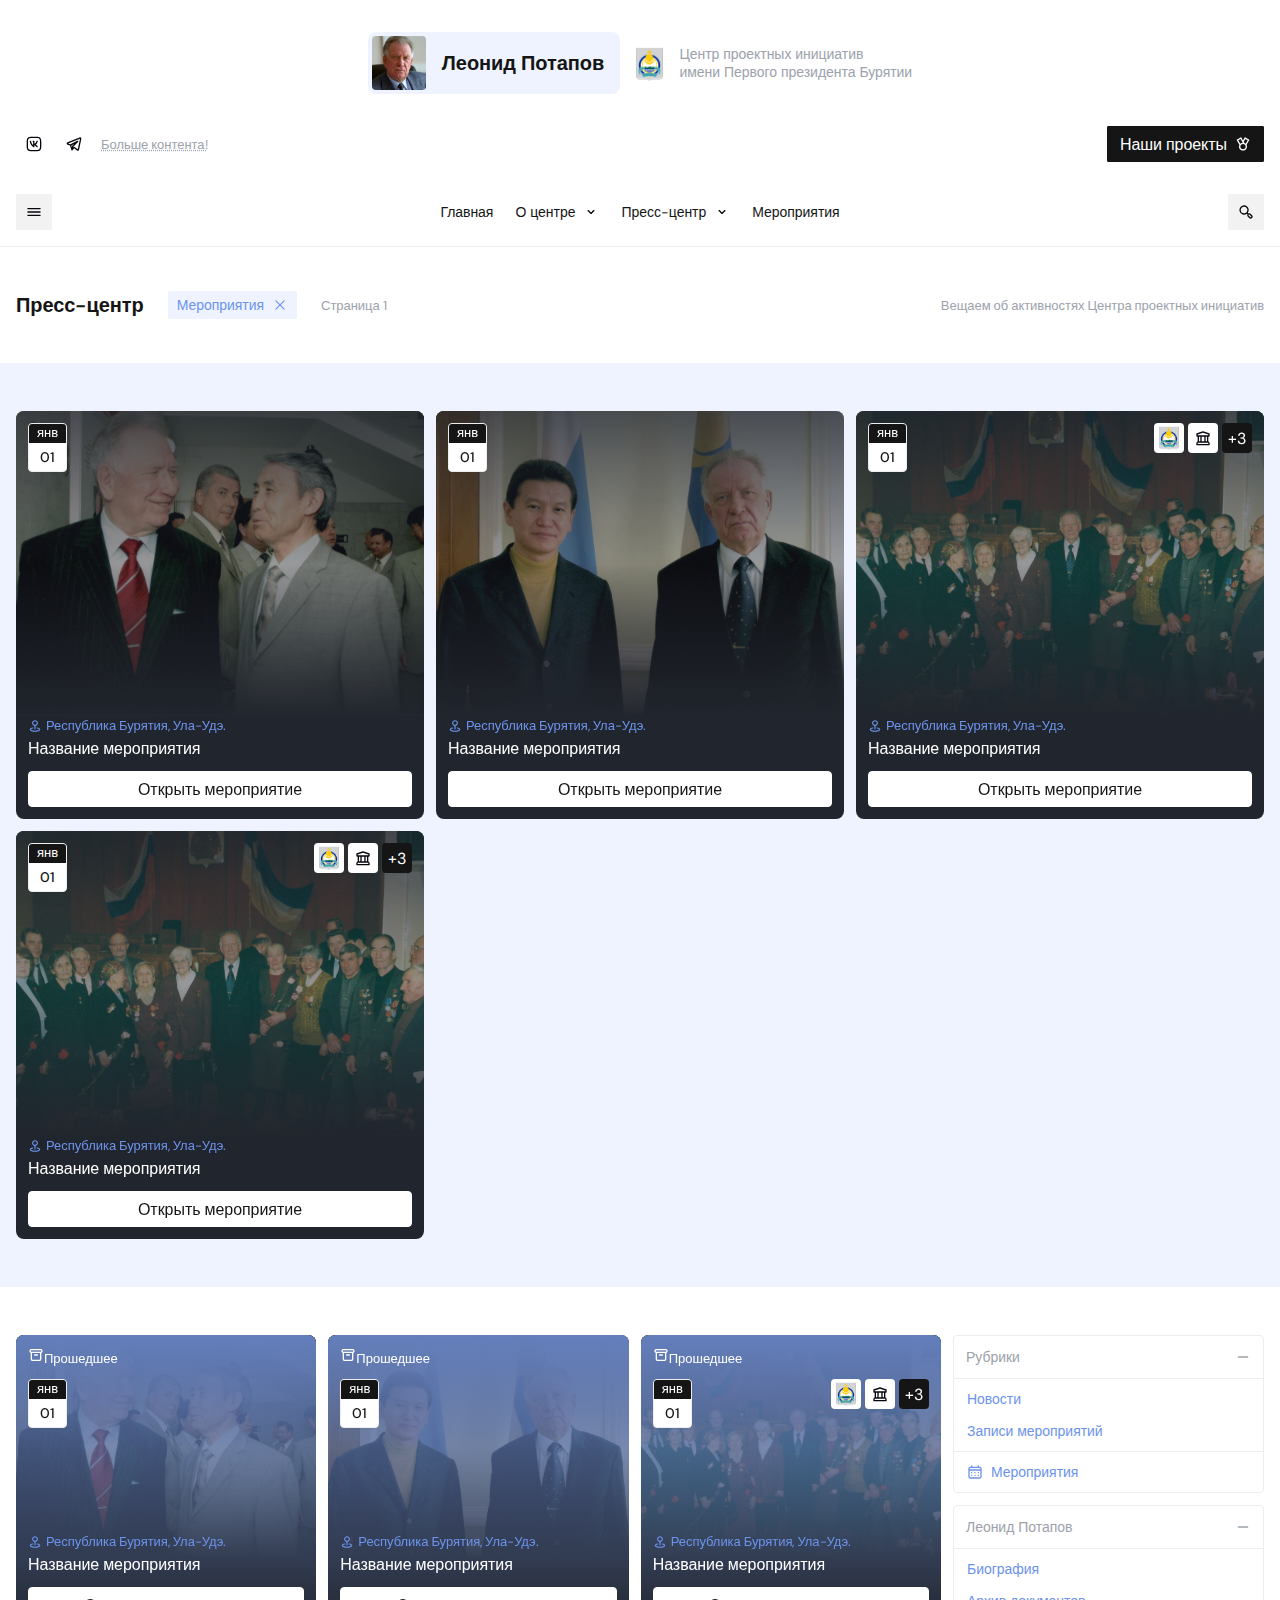
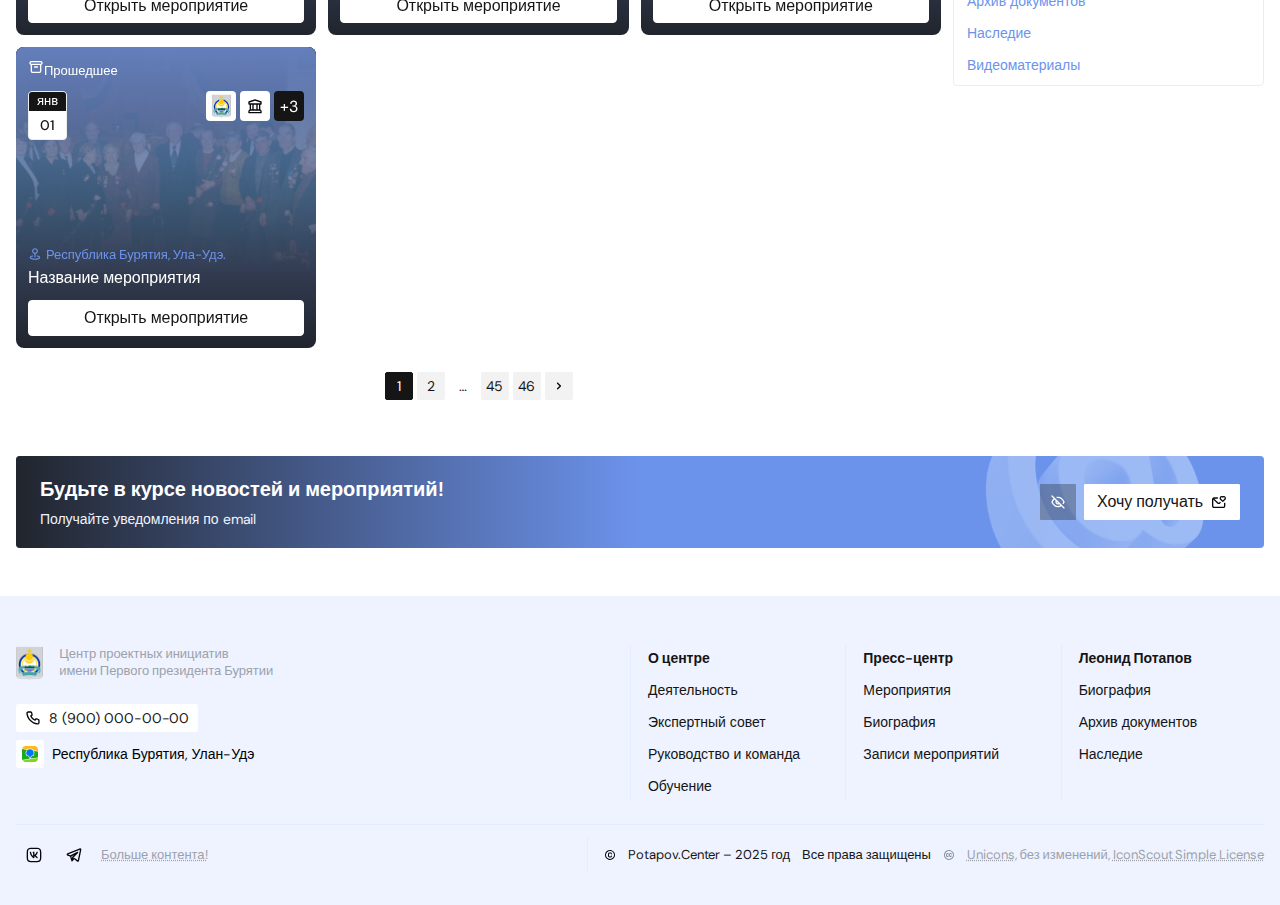
==== commit 19bcf865: "Add archived events" ====
--- a/events-page.html
+++ b/events-page.html
@@ -247,156 +247,110 @@
 		<div class="content-wrapper">
 			<div class="publications-grid">
 				<div class="article-cards-grid is-block-other">
-					<div class="article-card has-scale-animation">
-						<div class="article-card__meta-data">
-							<ul class="article-card__categories">
-								<li><a href="#!" class="text-link">Новости</a></li>
-							</ul>
-							<time datetime="2025-01-01" class="text-label is-size-xs">01 янв '25</time>
-						</div>
-						<div class="article-card__description-block">
-							<h3 class="article-card__heading"><a href="#!">Название статьи</a></h3>
-							<p class="text-label">Описание статьи</p>
-						</div>
-					</div>
-					<div class="article-card has-scale-animation">
-						<div class="article-card__meta-data">
-							<ul class="article-card__categories">
-								<li><a href="#!" class="text-link">Новости</a></li>
-							</ul>
-							<time datetime="2025-01-01" class="text-label is-size-xs">01 янв '25</time>
-						</div>
-						<div class="article-card__description-block">
-							<h3 class="article-card__heading"><a href="#!">Название статьи</a></h3>
-							<p class="text-label">Описание статьи</p>
-						</div>
-					</div>
-					<div class="article-card has-scale-animation">
-						<div class="article-card__meta-data">
-							<ul class="article-card__categories">
-								<li><a href="#!" class="text-link">Новости</a></li>
-							</ul>
-							<time datetime="2025-01-01" class="text-label is-size-xs">01 янв '25</time>
-						</div>
-						<div class="article-card__description-block">
-							<h3 class="article-card__heading"><a href="#!">Название статьи</a></h3>
-							<p class="text-label">Описание статьи</p>
-						</div>
-						<img src="assets/images/examples/image016.jpg" class="article-card__cover" alt="example image">
-					</div>
-					<div class="article-card has-scale-animation">
-						<div class="article-card__meta-data">
-							<ul class="article-card__categories">
-								<li><a href="#!" class="text-link">Новости</a></li>
-							</ul>
-							<time datetime="2025-01-01" class="text-label is-size-xs">01 янв '25</time>
-						</div>
-						<div class="article-card__description-block">
-							<h3 class="article-card__heading"><a href="#!">Название статьи</a></h3>
-							<p class="text-label">Описание статьи</p>
-						</div>
-						<img src="assets/images/examples/image023.jpg" class="article-card__cover" alt="example image">
-					</div>
-					<div class="article-card has-scale-animation">
-						<div class="article-card__meta-data">
-							<ul class="article-card__categories">
-								<li><a href="#!" class="text-link">Новости</a></li>
-							</ul>
-							<time datetime="2025-01-01" class="text-label is-size-xs">01 янв '25</time>
-						</div>
-						<div class="article-card__description-block">
-							<h3 class="article-card__heading"><a href="#!">Название статьи</a></h3>
-							<p class="text-label">Описание статьи</p>
-						</div>
-					</div>
-					<div class="article-card has-scale-animation">
-						<div class="article-card__meta-data">
-							<ul class="article-card__categories">
-								<li><a href="#!" class="text-link">Новости</a></li>
-							</ul>
-							<time datetime="2025-01-01" class="text-label is-size-xs">01 янв '25</time>
-						</div>
-						<div class="article-card__description-block">
-							<h3 class="article-card__heading"><a href="#!">Название статьи</a></h3>
-							<p class="text-label">Описание статьи</p>
-						</div>
-					</div>
-					<div class="article-card has-scale-animation">
-						<div class="article-card__meta-data">
-							<ul class="article-card__categories">
-								<li><a href="#!" class="text-link">Новости</a></li>
-							</ul>
-							<time datetime="2025-01-01" class="text-label is-size-xs">01 янв '25</time>
-						</div>
-						<div class="article-card__description-block">
-							<h3 class="article-card__heading"><a href="#!">Название статьи</a></h3>
-							<p class="text-label">Описание статьи</p>
-						</div>
-						<img src="assets/images/examples/image016.jpg" class="article-card__cover" alt="example image">
-					</div>
-					<div class="article-card has-scale-animation">
-						<div class="article-card__meta-data">
-							<ul class="article-card__categories">
-								<li><a href="#!" class="text-link">Новости</a></li>
-							</ul>
-							<time datetime="2025-01-01" class="text-label is-size-xs">01 янв '25</time>
-						</div>
-						<div class="article-card__description-block">
-							<h3 class="article-card__heading"><a href="#!">Название статьи</a></h3>
-							<p class="text-label">Описание статьи</p>
-						</div>
-						<img src="assets/images/examples/image023.jpg" class="article-card__cover" alt="example image">
-					</div>
-					<div class="article-card has-scale-animation">
-						<div class="article-card__meta-data">
-							<ul class="article-card__categories">
-								<li><a href="#!" class="text-link">Новости</a></li>
-							</ul>
-							<time datetime="2025-01-01" class="text-label is-size-xs">01 янв '25</time>
-						</div>
-						<div class="article-card__description-block">
-							<h3 class="article-card__heading"><a href="#!">Название статьи</a></h3>
-							<p class="text-label">Описание статьи</p>
-						</div>
-					</div>
-					<div class="article-card has-scale-animation">
-						<div class="article-card__meta-data">
-							<ul class="article-card__categories">
-								<li><a href="#!" class="text-link">Новости</a></li>
-							</ul>
-							<time datetime="2025-01-01" class="text-label is-size-xs">01 янв '25</time>
-						</div>
-						<div class="article-card__description-block">
-							<h3 class="article-card__heading"><a href="#!">Название статьи</a></h3>
-							<p class="text-label">Описание статьи</p>
-						</div>
-					</div>
-					<div class="article-card has-scale-animation">
-						<div class="article-card__meta-data">
-							<ul class="article-card__categories">
-								<li><a href="#!" class="text-link">Новости</a></li>
-							</ul>
-							<time datetime="2025-01-01" class="text-label is-size-xs">01 янв '25</time>
-						</div>
-						<div class="article-card__description-block">
-							<h3 class="article-card__heading"><a href="#!">Название статьи</a></h3>
-							<p class="text-label">Описание статьи</p>
-						</div>
-						<img src="assets/images/examples/image016.jpg" class="article-card__cover" alt="example image">
-					</div>
-					<div class="article-card has-scale-animation">
-						<div class="article-card__meta-data">
-							<ul class="article-card__categories">
-								<li><a href="#!" class="text-link">Новости</a></li>
-							</ul>
-							<time datetime="2025-01-01" class="text-label is-size-xs">01 янв '25</time>
-						</div>
-						<div class="article-card__description-block">
-							<h3 class="article-card__heading"><a href="#!">Название статьи</a></h3>
-							<p class="text-label">Описание статьи</p>
-						</div>
-						<img src="assets/images/examples/image023.jpg" class="article-card__cover" alt="example image">
-					</div>
+					<a href="#!" class="event-card is-archived has-scale-animation">
+						<div class="event-card__header">
+							<div class="event-card__calender">
+								<div class="event-card-calender__mounth">янв</div>
+								<div class="event-card-calender__day-block">
+									<span class="event-card-calender__day">01</span>
+									<!-- <div class="event-card-calender__year">2024</div> -->
+								</div>
+							</div>
+						</div>
+						<div class="event-card__description">
+							<div class="event-card__status">
+								<span class="icon is-color-blue" type="location"></span>
+								<span class="text-link is-no-hover">Республика Бурятия, Ула-Удэ.</span>
+							</div>
+							<h3 class="event-card__heading">Название мероприятия</h3>
+						</div>
+						<span class="button">Открыть мероприятие</span>
+						<img src="assets/images/examples/image017.jpg" alt="" class="event-card__cover">
+					</a>
+					<a href="#!" class="event-card is-archived has-scale-animation">
+						<div class="event-card__header">
+							<div class="event-card__calender">
+								<div class="event-card-calender__mounth">янв</div>
+								<div class="event-card-calender__day-block">
+									<span class="event-card-calender__day">01</span>
+									<!-- <div class="event-card-calender__year">2024</div> -->
+								</div>
+							</div>
+						</div>
+						<div class="event-card__description">
+							<div class="event-card__status">
+								<span class="icon is-color-blue" type="location"></span>
+								<span class="text-link is-no-hover">Республика Бурятия, Ула-Удэ.</span>
+							</div>
+							<h3 class="event-card__heading">Название мероприятия</h3>
+						</div>
+						<span class="button">Открыть мероприятие</span>
+						<img src="assets/images/examples/image023.jpg" alt="" class="event-card__cover">
+					</a>
+					<a href="#!" class="event-card is-archived has-scale-animation">
+						<div class="event-card__header">
+							<div class="event-card__calender">
+								<div class="event-card-calender__mounth">янв</div>
+								<div class="event-card-calender__day-block">
+									<span class="event-card-calender__day">01</span>
+									<!-- <div class="event-card-calender__year">2024</div> -->
+								</div>
+							</div>
+							<div class="event-card__partners-list">
+								<div class="partner is-size-xs is-no-bordered">
+									<img src="assets/images/res/gerb-buryatia.png" alt="..." class="partner__logo">
+								</div>
+								<div class="partner is-size-xs is-no-bordered">
+									<span class="icon" type="bank"></span>
+								</div>
+								<div class="partner is-size-xs is-no-bordered is-color-dark">
+									<span>+3</span>
+								</div>
+							</div>
+							
+						</div>
+						<div class="event-card__description">
+							<div class="event-card__status">
+								<span class="icon is-color-blue" type="location"></span>
+								<span class="text-link is-no-hover">Республика Бурятия, Ула-Удэ.</span>
+							</div>
+							<h3 class="event-card__heading">Название мероприятия</h3>
+						</div>
+						<span class="button">Открыть мероприятие</span>
+						<img src="assets/images/examples/image019.jpg" alt="" class="event-card__cover">
+					</a>
+					<a href="#!" class="event-card is-archived has-scale-animation">
+						<div class="event-card__header">
+							<div class="event-card__calender">
+								<div class="event-card-calender__mounth">янв</div>
+								<div class="event-card-calender__day-block">
+									<span class="event-card-calender__day">01</span>
+									<!-- <div class="event-card-calender__year">2024</div> -->
+								</div>
+							</div>
+							<div class="event-card__partners-list">
+								<div class="partner is-size-xs is-no-bordered">
+									<img src="assets/images/res/gerb-buryatia.png" alt="..." class="partner__logo">
+								</div>
+								<div class="partner is-size-xs is-no-bordered">
+									<span class="icon" type="bank"></span>
+								</div>
+								<div class="partner is-size-xs is-no-bordered is-color-dark">
+									<span>+3</span>
+								</div>
+							</div>
+							
+						</div>
+						<div class="event-card__description">
+							<div class="event-card__status">
+								<span class="icon is-color-blue" type="location"></span>
+								<span class="text-link is-no-hover">Республика Бурятия, Ула-Удэ.</span>
+							</div>
+							<h3 class="event-card__heading">Название мероприятия</h3>
+						</div>
+						<span class="button">Открыть мероприятие</span>
+						<img src="assets/images/examples/image019.jpg" alt="" class="event-card__cover">
+					</a>
 					<div class="pagination">
 						<a href="#!" class="button is-has-only-icon is-size-s is-style-accent">1</a>
 						<a href="#!" class="button is-has-only-icon is-size-s is-style-secondary">2</a>
--- a/assets/css/sections/event-cards.css
+++ b/assets/css/sections/event-cards.css
@@ -146,6 +146,29 @@
 	font-weight: 400;
 }
 
+/* Archived */
+
+.event-card.is-archived::before {
+	content: url("data:image/svg+xml, <svg width='16' height='16' viewBox='0 0 24 24' fill='none' xmlns='http://www.w3.org/2000/svg'><path d='M10.0002 13H14.0002C14.2654 13 14.5197 12.8946 14.7073 12.7071C14.8948 12.5196 15.0002 12.2652 15.0002 12C15.0002 11.7348 14.8948 11.4804 14.7073 11.2929C14.5197 11.1054 14.2654 11 14.0002 11H10.0002C9.73495 11 9.4806 11.1054 9.29306 11.2929C9.10553 11.4804 9.00017 11.7348 9.00017 12C9.00017 12.2652 9.10553 12.5196 9.29306 12.7071C9.4806 12.8946 9.73495 13 10.0002 13ZM19.0002 3H5.00017C4.29663 3.00546 3.61738 3.25801 3.08118 3.71352C2.54497 4.16902 2.18591 4.79849 2.06677 5.49189C1.94763 6.18529 2.07598 6.89851 2.4294 7.50687C2.78281 8.11523 3.3388 8.58002 4.00017 8.82V18C4.00017 18.7956 4.31624 19.5587 4.87885 20.1213C5.44146 20.6839 6.20452 21 7.00017 21H17.0002C17.7958 21 18.5589 20.6839 19.1215 20.1213C19.6841 19.5587 20.0002 18.7956 20.0002 18V8.82C20.6615 8.58002 21.2175 8.11523 21.5709 7.50687C21.9244 6.89851 22.0527 6.18529 21.9336 5.49189C21.8144 4.79849 21.4554 4.16902 20.9192 3.71352C20.383 3.25801 19.7037 3.00546 19.0002 3ZM18.0002 18C18.0002 18.2652 17.8948 18.5196 17.7073 18.7071C17.5197 18.8946 17.2654 19 17.0002 19H7.00017C6.73495 19 6.4806 18.8946 6.29306 18.7071C6.10553 18.5196 6.00017 18.2652 6.00017 18V9H18.0002V18ZM19.0002 7H5.00017C4.73495 7 4.4806 6.89464 4.29306 6.70711C4.10553 6.51957 4.00017 6.26522 4.00017 6C4.00017 5.73478 4.10553 5.48043 4.29306 5.29289C4.4806 5.10536 4.73495 5 5.00017 5H19.0002C19.2654 5 19.5197 5.10536 19.7073 5.29289C19.8948 5.48043 20.0002 5.73478 20.0002 6C20.0002 6.26522 19.8948 6.51957 19.7073 6.70711C19.5197 6.89464 19.2654 7 19.0002 7Z' fill='%23FFFFFF'/></svg>") "Прошедшее";
+	position: relative;
+	z-index: 4;
+	display: flex;
+	align-items: center;
+	gap: 8px;
+	color: var(--color-bg-primary);
+	font-size: var(--font-size-content-xs);
+}
+
+.event-card.is-archived .event-card__header::before {
+	content: "";
+	position: absolute;
+	z-index: 3;
+	top: 0;
+	left: 0;
+	width: 100%;
+	height: 100%;
+	background: linear-gradient(to bottom, var(--color-elem-hightlight-ease), transparent);
+}
 
 /* All events card */
 
--- a/assets/css/sections/hello-block.css
+++ b/assets/css/sections/hello-block.css
@@ -132,6 +132,14 @@
 	font-size: 84px;
 	font-weight: 600;
 	text-shadow: var(--box-shadow-hello-block-text);
+}
+
+.hello-block-content__about__buttons-list {
+	display: flex;
+	align-items: center;
+	gap: 4px;
+	flex-wrap: wrap;
+	justify-content: center;
 }
 
 .hello-block-content__about__description {
--- a/assets/css/sections/partners.css
+++ b/assets/css/sections/partners.css
@@ -60,7 +60,7 @@
 		scrollbar-width: none;
 	}
 
-	.partner {
+	.partner:not(.is-size-xs) {
 		min-width: var(--space-column-2);
 		height: auto;
 		aspect-ratio: 1/1;
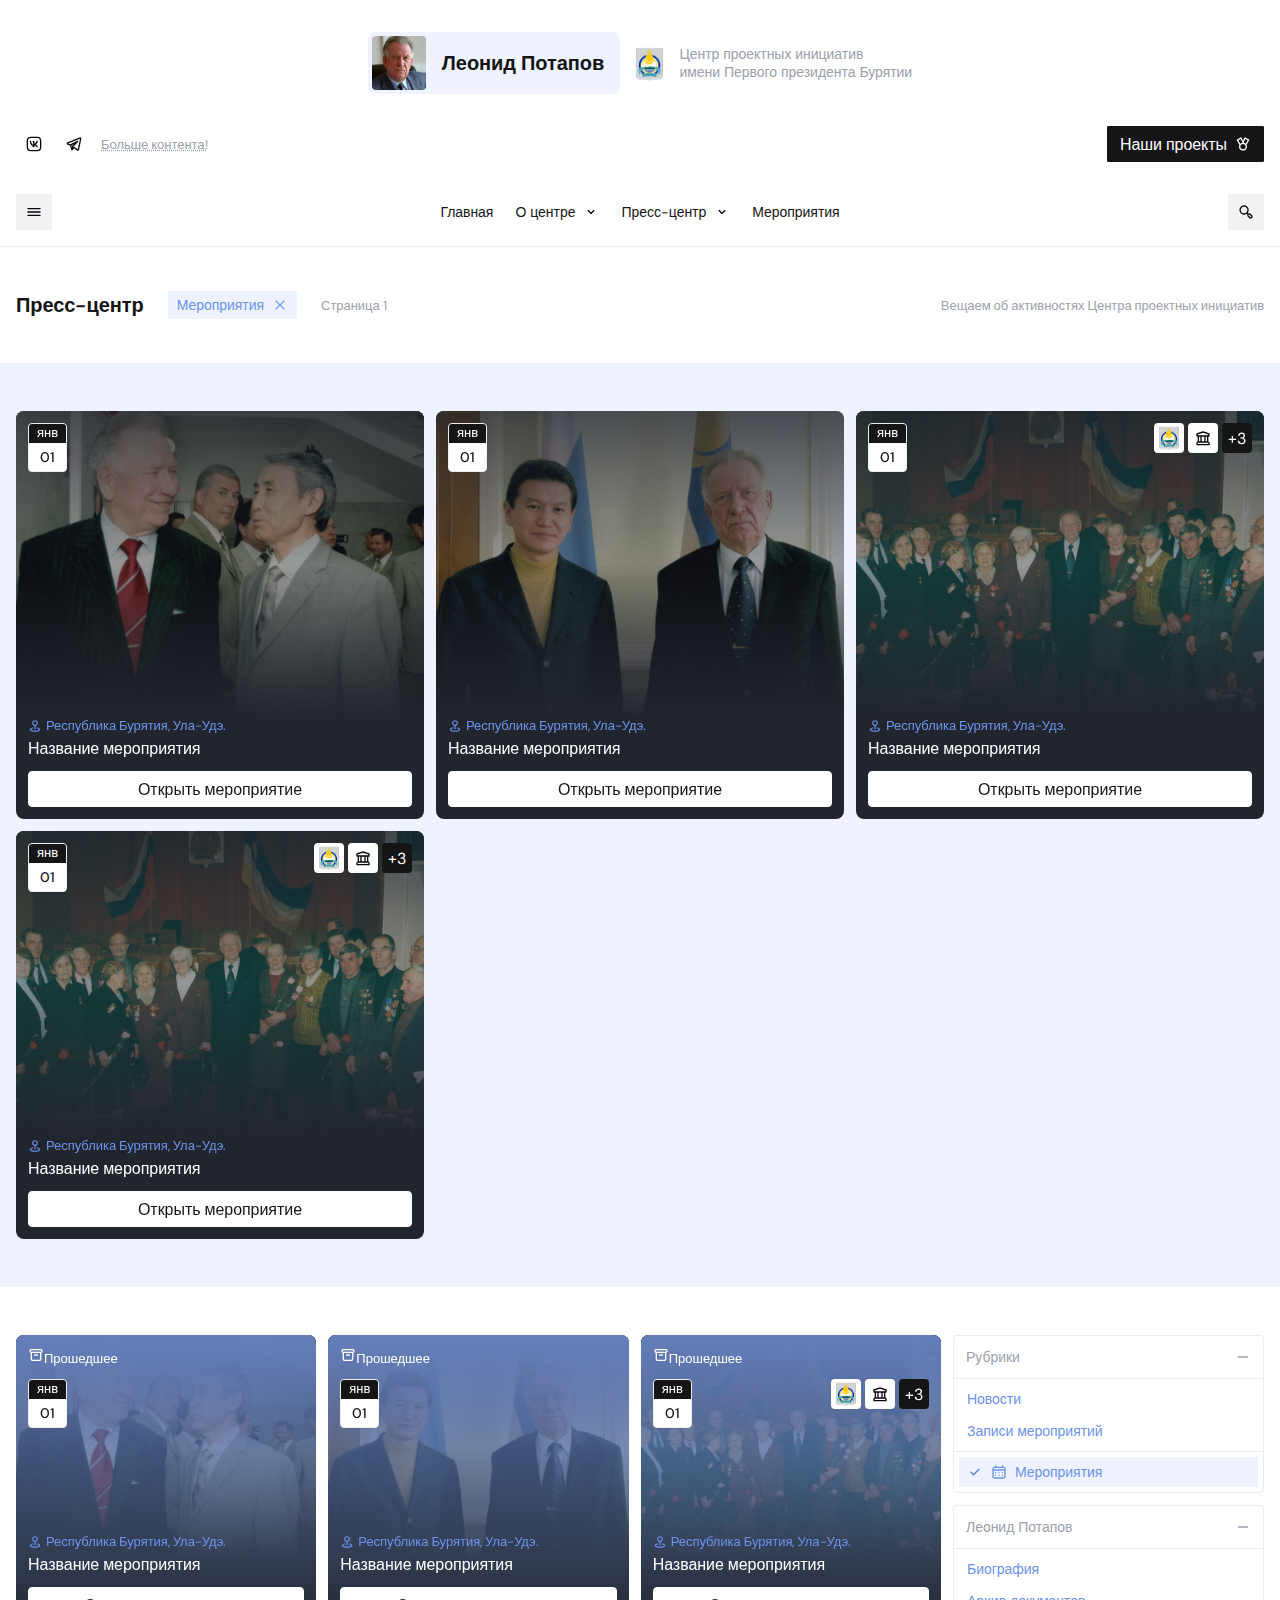
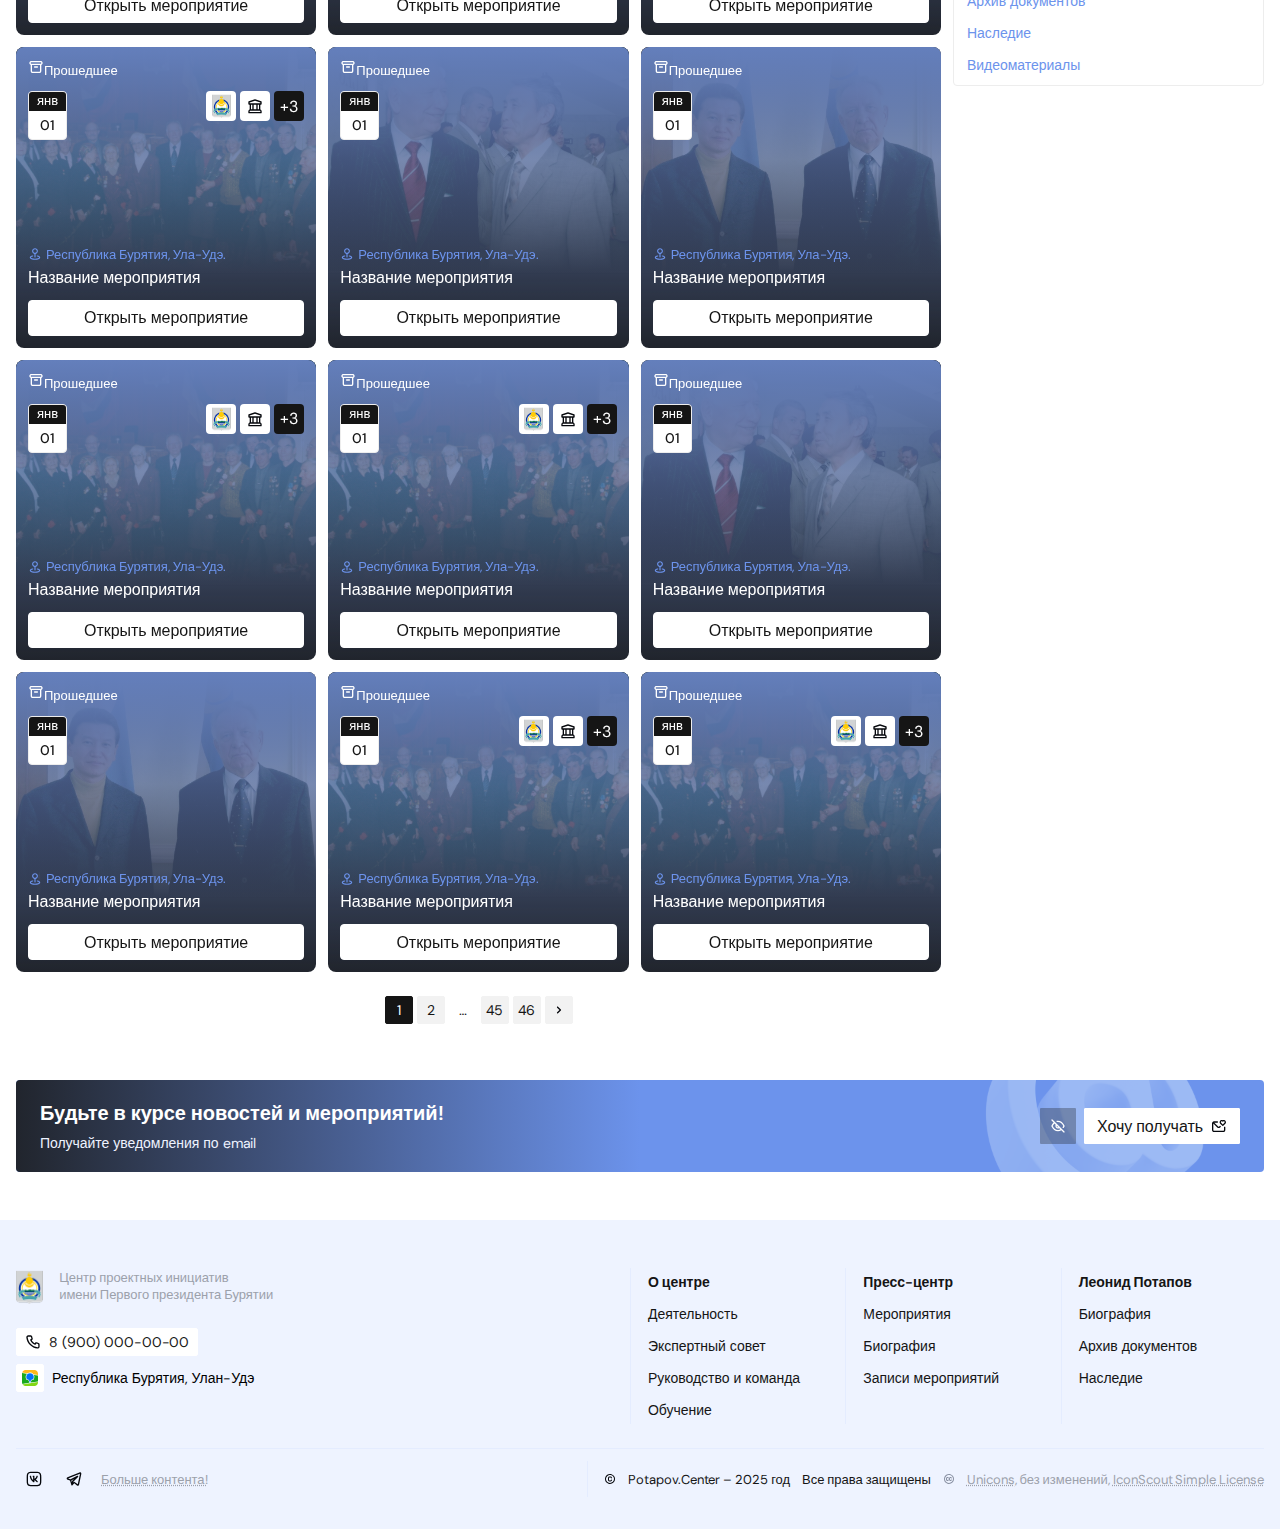
==== commit 4548b13e: "Add 404 page" ====
--- a/events-page.html
+++ b/events-page.html
@@ -351,6 +351,214 @@
 						<span class="button">Открыть мероприятие</span>
 						<img src="assets/images/examples/image019.jpg" alt="" class="event-card__cover">
 					</a>
+					<a href="#!" class="event-card is-archived has-scale-animation">
+						<div class="event-card__header">
+							<div class="event-card__calender">
+								<div class="event-card-calender__mounth">янв</div>
+								<div class="event-card-calender__day-block">
+									<span class="event-card-calender__day">01</span>
+									<!-- <div class="event-card-calender__year">2024</div> -->
+								</div>
+							</div>
+						</div>
+						<div class="event-card__description">
+							<div class="event-card__status">
+								<span class="icon is-color-blue" type="location"></span>
+								<span class="text-link is-no-hover">Республика Бурятия, Ула-Удэ.</span>
+							</div>
+							<h3 class="event-card__heading">Название мероприятия</h3>
+						</div>
+						<span class="button">Открыть мероприятие</span>
+						<img src="assets/images/examples/image017.jpg" alt="" class="event-card__cover">
+					</a>
+					<a href="#!" class="event-card is-archived has-scale-animation">
+						<div class="event-card__header">
+							<div class="event-card__calender">
+								<div class="event-card-calender__mounth">янв</div>
+								<div class="event-card-calender__day-block">
+									<span class="event-card-calender__day">01</span>
+									<!-- <div class="event-card-calender__year">2024</div> -->
+								</div>
+							</div>
+						</div>
+						<div class="event-card__description">
+							<div class="event-card__status">
+								<span class="icon is-color-blue" type="location"></span>
+								<span class="text-link is-no-hover">Республика Бурятия, Ула-Удэ.</span>
+							</div>
+							<h3 class="event-card__heading">Название мероприятия</h3>
+						</div>
+						<span class="button">Открыть мероприятие</span>
+						<img src="assets/images/examples/image023.jpg" alt="" class="event-card__cover">
+					</a>
+					<a href="#!" class="event-card is-archived has-scale-animation">
+						<div class="event-card__header">
+							<div class="event-card__calender">
+								<div class="event-card-calender__mounth">янв</div>
+								<div class="event-card-calender__day-block">
+									<span class="event-card-calender__day">01</span>
+									<!-- <div class="event-card-calender__year">2024</div> -->
+								</div>
+							</div>
+							<div class="event-card__partners-list">
+								<div class="partner is-size-xs is-no-bordered">
+									<img src="assets/images/res/gerb-buryatia.png" alt="..." class="partner__logo">
+								</div>
+								<div class="partner is-size-xs is-no-bordered">
+									<span class="icon" type="bank"></span>
+								</div>
+								<div class="partner is-size-xs is-no-bordered is-color-dark">
+									<span>+3</span>
+								</div>
+							</div>
+							
+						</div>
+						<div class="event-card__description">
+							<div class="event-card__status">
+								<span class="icon is-color-blue" type="location"></span>
+								<span class="text-link is-no-hover">Республика Бурятия, Ула-Удэ.</span>
+							</div>
+							<h3 class="event-card__heading">Название мероприятия</h3>
+						</div>
+						<span class="button">Открыть мероприятие</span>
+						<img src="assets/images/examples/image019.jpg" alt="" class="event-card__cover">
+					</a>
+					<a href="#!" class="event-card is-archived has-scale-animation">
+						<div class="event-card__header">
+							<div class="event-card__calender">
+								<div class="event-card-calender__mounth">янв</div>
+								<div class="event-card-calender__day-block">
+									<span class="event-card-calender__day">01</span>
+									<!-- <div class="event-card-calender__year">2024</div> -->
+								</div>
+							</div>
+							<div class="event-card__partners-list">
+								<div class="partner is-size-xs is-no-bordered">
+									<img src="assets/images/res/gerb-buryatia.png" alt="..." class="partner__logo">
+								</div>
+								<div class="partner is-size-xs is-no-bordered">
+									<span class="icon" type="bank"></span>
+								</div>
+								<div class="partner is-size-xs is-no-bordered is-color-dark">
+									<span>+3</span>
+								</div>
+							</div>
+							
+						</div>
+						<div class="event-card__description">
+							<div class="event-card__status">
+								<span class="icon is-color-blue" type="location"></span>
+								<span class="text-link is-no-hover">Республика Бурятия, Ула-Удэ.</span>
+							</div>
+							<h3 class="event-card__heading">Название мероприятия</h3>
+						</div>
+						<span class="button">Открыть мероприятие</span>
+						<img src="assets/images/examples/image019.jpg" alt="" class="event-card__cover">
+					</a>
+					<a href="#!" class="event-card is-archived has-scale-animation">
+						<div class="event-card__header">
+							<div class="event-card__calender">
+								<div class="event-card-calender__mounth">янв</div>
+								<div class="event-card-calender__day-block">
+									<span class="event-card-calender__day">01</span>
+									<!-- <div class="event-card-calender__year">2024</div> -->
+								</div>
+							</div>
+						</div>
+						<div class="event-card__description">
+							<div class="event-card__status">
+								<span class="icon is-color-blue" type="location"></span>
+								<span class="text-link is-no-hover">Республика Бурятия, Ула-Удэ.</span>
+							</div>
+							<h3 class="event-card__heading">Название мероприятия</h3>
+						</div>
+						<span class="button">Открыть мероприятие</span>
+						<img src="assets/images/examples/image017.jpg" alt="" class="event-card__cover">
+					</a>
+					<a href="#!" class="event-card is-archived has-scale-animation">
+						<div class="event-card__header">
+							<div class="event-card__calender">
+								<div class="event-card-calender__mounth">янв</div>
+								<div class="event-card-calender__day-block">
+									<span class="event-card-calender__day">01</span>
+									<!-- <div class="event-card-calender__year">2024</div> -->
+								</div>
+							</div>
+						</div>
+						<div class="event-card__description">
+							<div class="event-card__status">
+								<span class="icon is-color-blue" type="location"></span>
+								<span class="text-link is-no-hover">Республика Бурятия, Ула-Удэ.</span>
+							</div>
+							<h3 class="event-card__heading">Название мероприятия</h3>
+						</div>
+						<span class="button">Открыть мероприятие</span>
+						<img src="assets/images/examples/image023.jpg" alt="" class="event-card__cover">
+					</a>
+					<a href="#!" class="event-card is-archived has-scale-animation">
+						<div class="event-card__header">
+							<div class="event-card__calender">
+								<div class="event-card-calender__mounth">янв</div>
+								<div class="event-card-calender__day-block">
+									<span class="event-card-calender__day">01</span>
+									<!-- <div class="event-card-calender__year">2024</div> -->
+								</div>
+							</div>
+							<div class="event-card__partners-list">
+								<div class="partner is-size-xs is-no-bordered">
+									<img src="assets/images/res/gerb-buryatia.png" alt="..." class="partner__logo">
+								</div>
+								<div class="partner is-size-xs is-no-bordered">
+									<span class="icon" type="bank"></span>
+								</div>
+								<div class="partner is-size-xs is-no-bordered is-color-dark">
+									<span>+3</span>
+								</div>
+							</div>
+							
+						</div>
+						<div class="event-card__description">
+							<div class="event-card__status">
+								<span class="icon is-color-blue" type="location"></span>
+								<span class="text-link is-no-hover">Республика Бурятия, Ула-Удэ.</span>
+							</div>
+							<h3 class="event-card__heading">Название мероприятия</h3>
+						</div>
+						<span class="button">Открыть мероприятие</span>
+						<img src="assets/images/examples/image019.jpg" alt="" class="event-card__cover">
+					</a>
+					<a href="#!" class="event-card is-archived has-scale-animation">
+						<div class="event-card__header">
+							<div class="event-card__calender">
+								<div class="event-card-calender__mounth">янв</div>
+								<div class="event-card-calender__day-block">
+									<span class="event-card-calender__day">01</span>
+									<!-- <div class="event-card-calender__year">2024</div> -->
+								</div>
+							</div>
+							<div class="event-card__partners-list">
+								<div class="partner is-size-xs is-no-bordered">
+									<img src="assets/images/res/gerb-buryatia.png" alt="..." class="partner__logo">
+								</div>
+								<div class="partner is-size-xs is-no-bordered">
+									<span class="icon" type="bank"></span>
+								</div>
+								<div class="partner is-size-xs is-no-bordered is-color-dark">
+									<span>+3</span>
+								</div>
+							</div>
+							
+						</div>
+						<div class="event-card__description">
+							<div class="event-card__status">
+								<span class="icon is-color-blue" type="location"></span>
+								<span class="text-link is-no-hover">Республика Бурятия, Ула-Удэ.</span>
+							</div>
+							<h3 class="event-card__heading">Название мероприятия</h3>
+						</div>
+						<span class="button">Открыть мероприятие</span>
+						<img src="assets/images/examples/image019.jpg" alt="" class="event-card__cover">
+					</a>
 					<div class="pagination">
 						<a href="#!" class="button is-has-only-icon is-size-s is-style-accent">1</a>
 						<a href="#!" class="button is-has-only-icon is-size-s is-style-secondary">2</a>
@@ -373,7 +581,7 @@
 						</div>
 						<div class="sidebar-categories-block__content">
 							<ul>
-								<li><a href="#!" class="button is-style-primary-hightlight is-size-s">
+								<li class="is-current"><a href="#!" class="button is-style-primary-hightlight is-size-s">
 									<span class="icon is-color-blue" type="calender"></span>
 									Мероприятия
 								</a></li>
